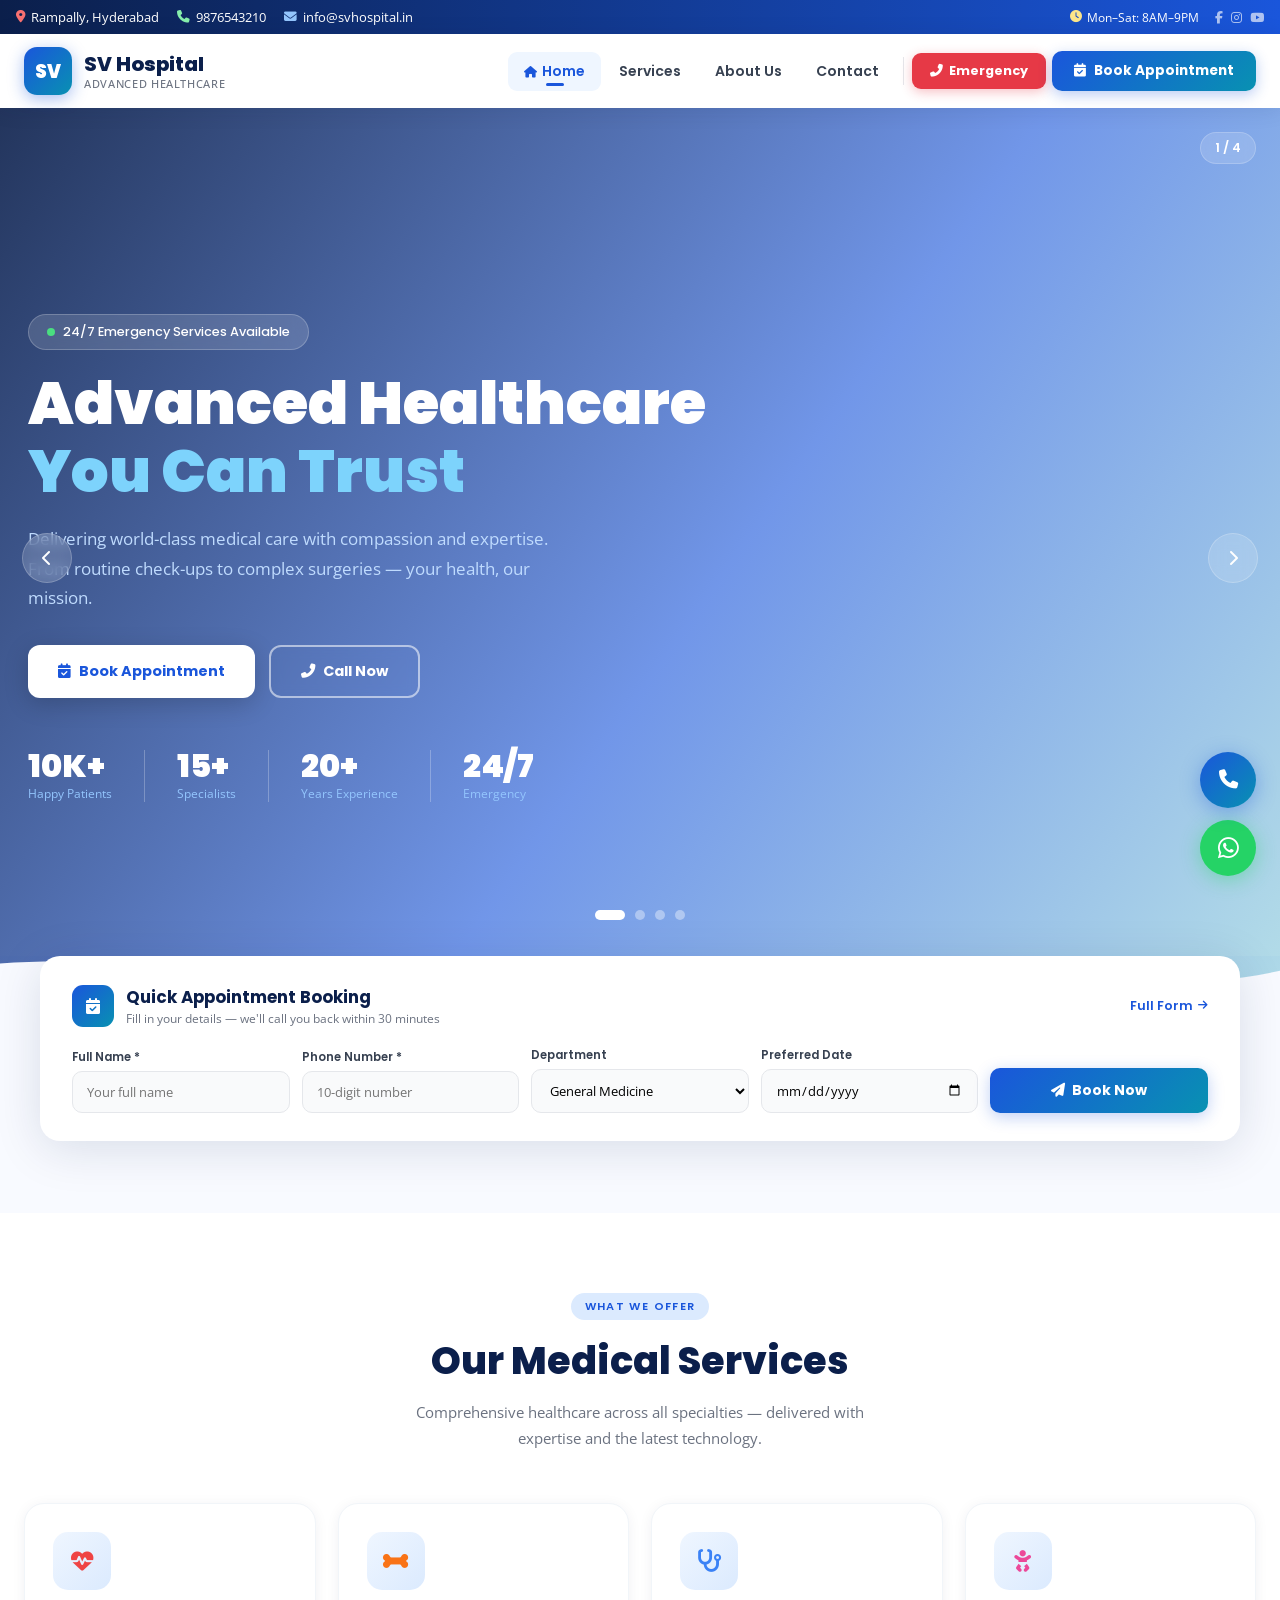
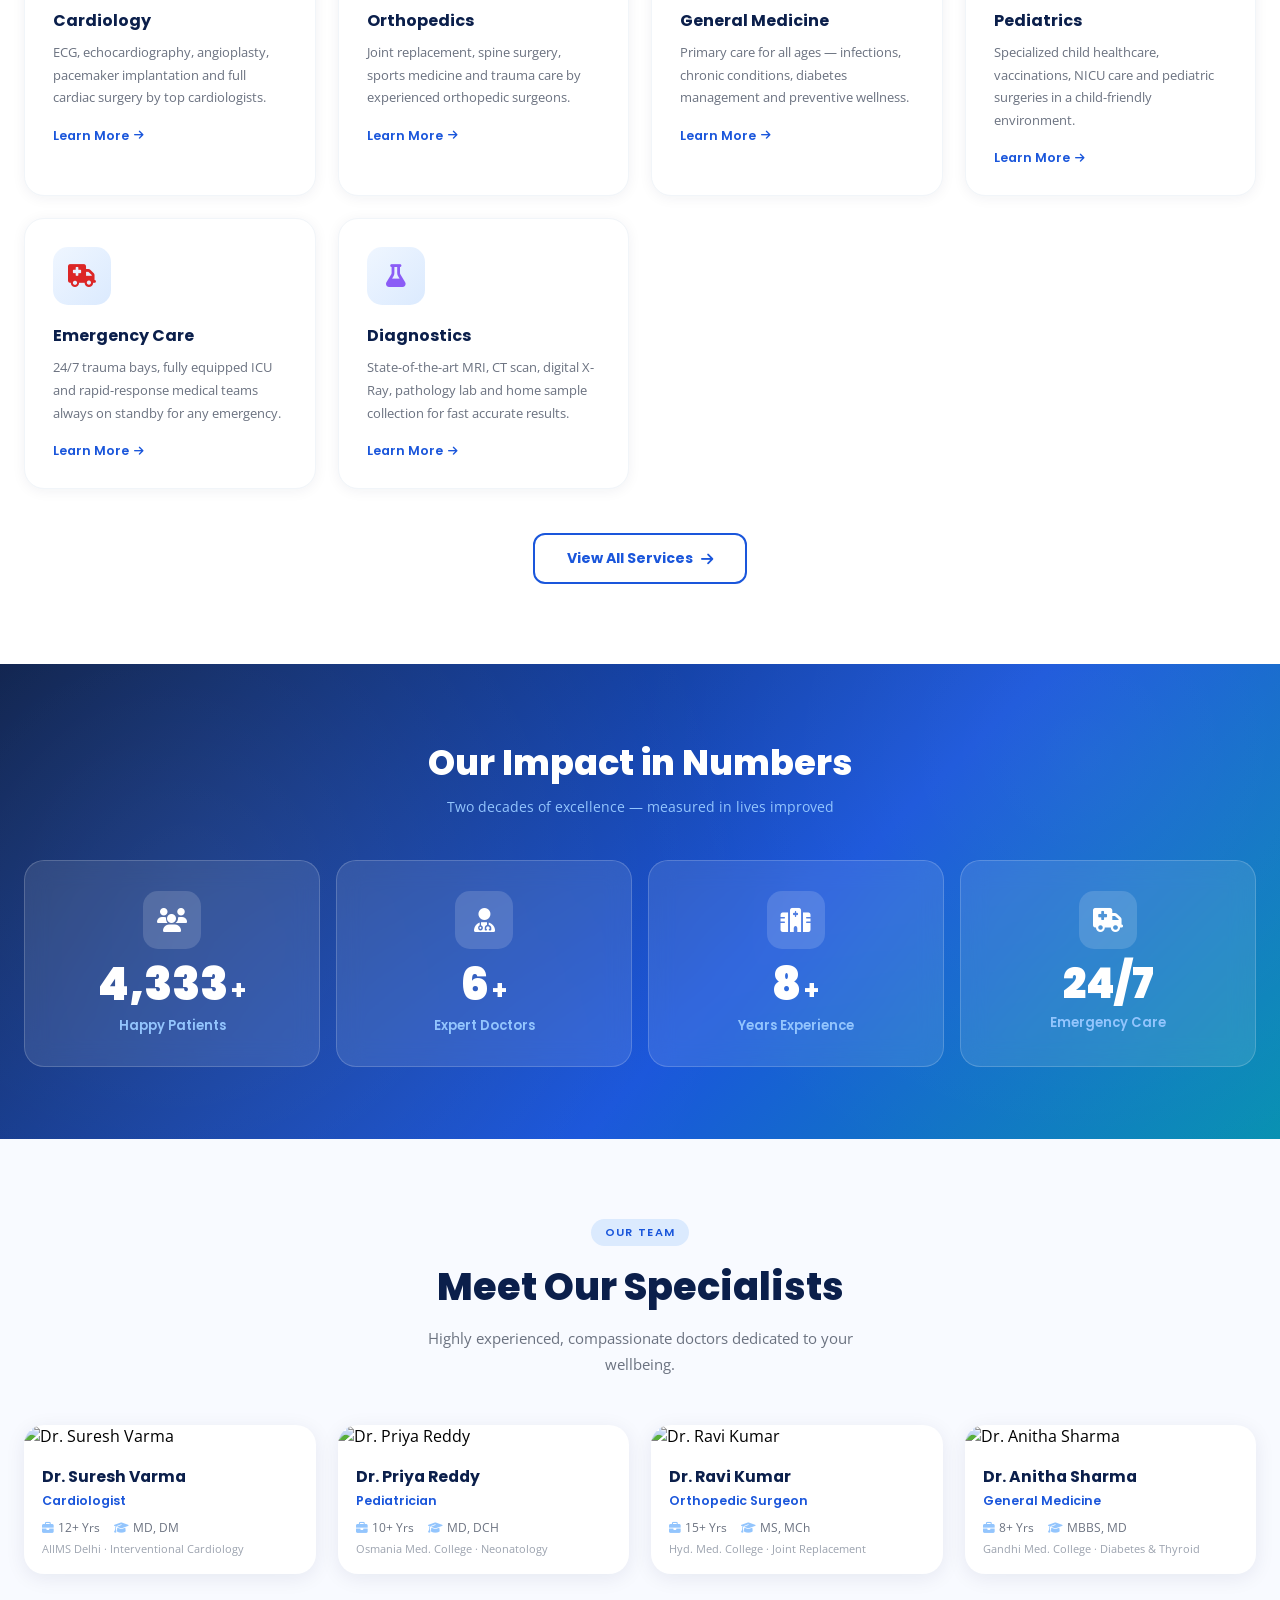
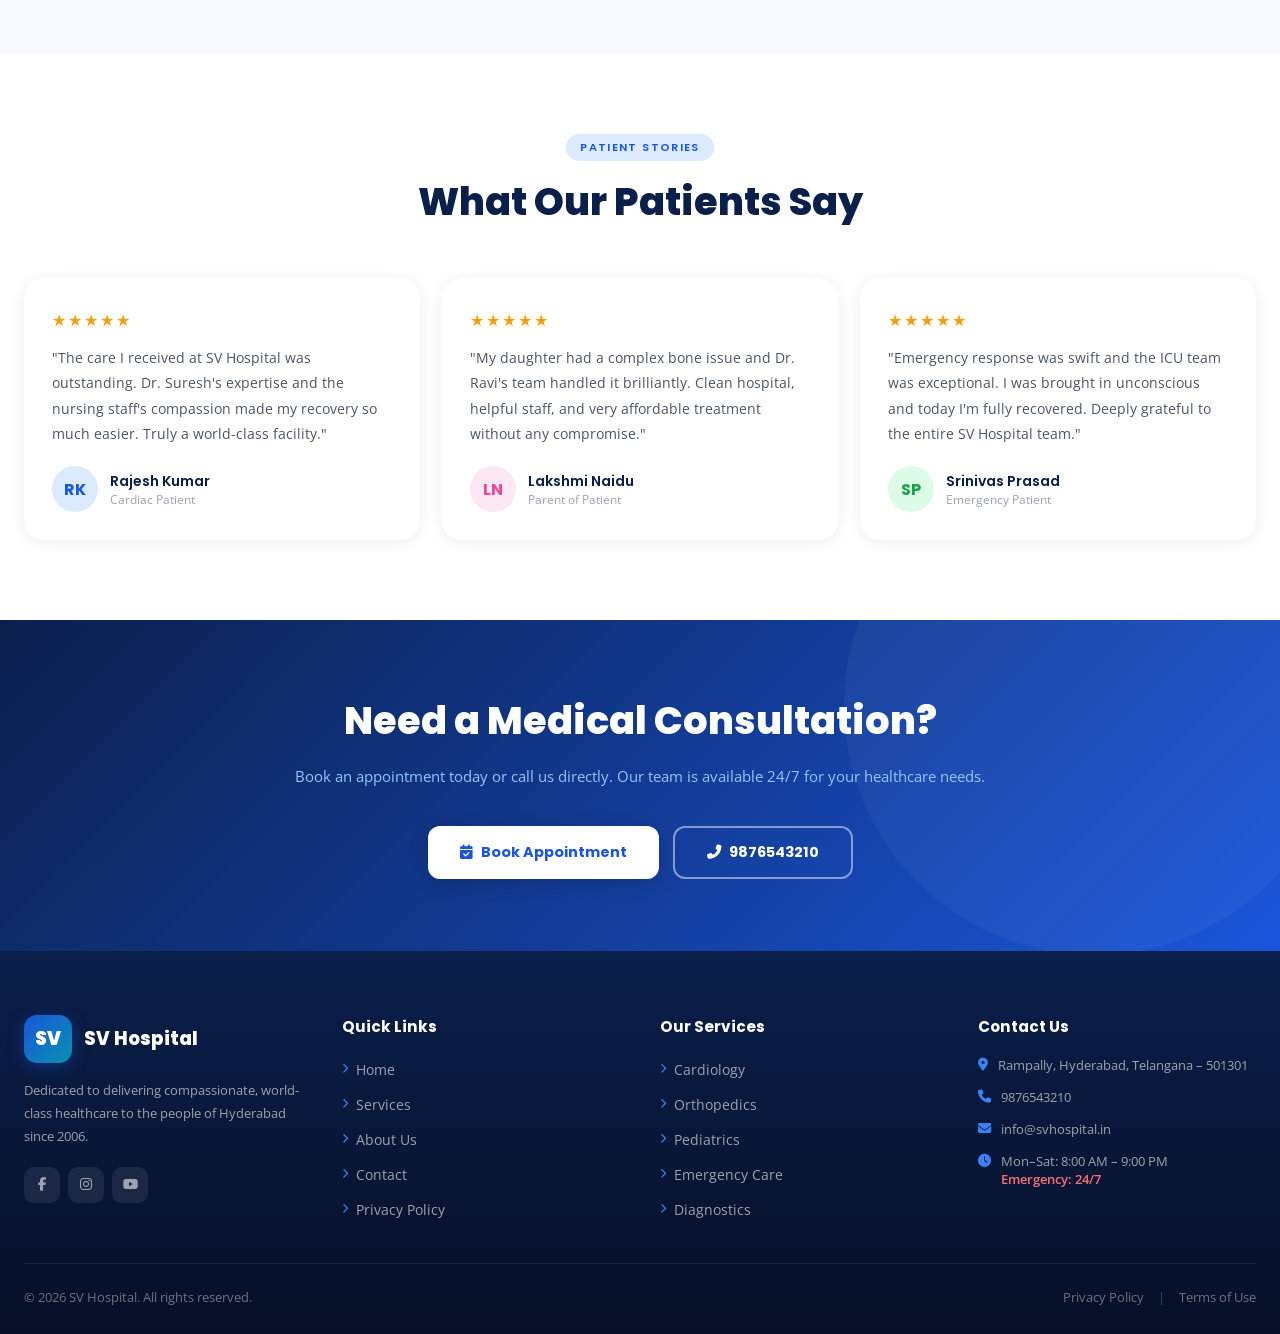
==== index.html @ 3f888e81 "Add files via upload" ====
<!DOCTYPE html>
<html lang="en">
<head>
  <meta charset="UTF-8" />
  <meta name="viewport" content="width=device-width, initial-scale=1.0"/>
  <title>SV Hospital – Advanced Healthcare You Can Trust</title>
  <script src="https://cdn.tailwindcss.com"></script>
  <link href="https://fonts.googleapis.com/css2?family=Poppins:wght@300;400;500;600;700;800;900&family=Open+Sans:wght@400;500;600&display=swap" rel="stylesheet"/>
  <link rel="stylesheet" href="https://cdnjs.cloudflare.com/ajax/libs/font-awesome/6.5.0/css/all.min.css"/>
  <style>
    :root {
      --navy: #0b1f4b;
      --blue: #1a56db;
      --blue-light: #3b82f6;
      --teal: #0891b2;
      --red: #e63946;
    }
    * { box-sizing: border-box; }
    body { font-family: 'Open Sans', sans-serif; margin: 0; padding: 0; }
    .fp { font-family: 'Poppins', sans-serif; }

    /* ═══ TOP BAR ═══ */
    .topbar {
      background: linear-gradient(90deg, #0b1f4b 0%, #1a56db 100%);
      padding: 8px 16px; font-size: 0.79rem; color: #fff;
    }
    .topbar-inner { max-width: 1280px; margin: 0 auto; display: flex; flex-wrap: wrap; justify-content: space-between; align-items: center; gap: 8px; }

    /* ═══ NAVBAR ═══ */
    .navbar {
      position: sticky; top: 0; z-index: 1000;
      background: #fff;
      box-shadow: 0 2px 20px rgba(11,31,75,0.10);
      transition: box-shadow 0.3s;
    }
    .navbar.scrolled { box-shadow: 0 4px 32px rgba(11,31,75,0.16); }
    .nav-inner {
      max-width: 1280px; margin: 0 auto; padding: 0 24px;
      height: 74px; display: flex; align-items: center; justify-content: space-between;
    }
    /* Logo */
    .logo-wrap { display: flex; align-items: center; gap: 12px; text-decoration: none; }
    .logo-badge {
      width: 48px; height: 48px; border-radius: 13px;
      background: linear-gradient(135deg, #1a56db 0%, #0891b2 100%);
      display: flex; align-items: center; justify-content: center;
      font-family: 'Poppins', sans-serif; font-weight: 900; font-size: 1.15rem; color: #fff;
      box-shadow: 0 4px 16px rgba(26,86,219,0.38); flex-shrink: 0;
    }
    .logo-name { font-family: 'Poppins', sans-serif; font-weight: 800; font-size: 1.25rem; color: #0b1f4b; line-height: 1.2; }
    .logo-sub { font-size: 0.68rem; color: #6b7280; font-weight: 500; letter-spacing: 0.06em; text-transform: uppercase; }
    /* Desktop Links */
    .nav-links-wrap { display: flex; align-items: center; gap: 2px; }
    .nav-item {
      font-family: 'Poppins', sans-serif; font-weight: 600; font-size: 0.875rem;
      color: #374151; padding: 9px 16px; border-radius: 9px;
      text-decoration: none; transition: all 0.2s; position: relative;
    }
    .nav-item:hover { color: #1a56db; background: #eff6ff; }
    .nav-item.active { color: #1a56db; background: #eff6ff; }
    .nav-item.active::after {
      content: ''; position: absolute; bottom: 5px; left: 50%; transform: translateX(-50%);
      width: 18px; height: 3px; background: #1a56db; border-radius: 99px;
    }
    .nav-divider { width: 1px; height: 28px; background: #e5e7eb; margin: 0 6px; }
    .btn-emergency {
      font-family: 'Poppins', sans-serif; font-weight: 700; font-size: 0.8rem;
      background: #e63946; color: #fff; padding: 9px 18px; border-radius: 9px;
      text-decoration: none; display: inline-flex; align-items: center; gap: 6px;
      box-shadow: 0 3px 12px rgba(230,57,70,0.32); transition: all 0.25s;
    }
    .btn-emergency:hover { background: #c1121f; transform: translateY(-1px); }
    .btn-book-nav {
      font-family: 'Poppins', sans-serif; font-weight: 700; font-size: 0.85rem;
      background: linear-gradient(135deg, #1a56db, #0891b2); color: #fff;
      padding: 10px 22px; border-radius: 10px; text-decoration: none;
      display: inline-flex; align-items: center; gap: 8px;
      box-shadow: 0 4px 14px rgba(26,86,219,0.30); transition: all 0.25s; margin-left: 4px;
    }
    .btn-book-nav:hover { transform: translateY(-2px); box-shadow: 0 7px 22px rgba(26,86,219,0.42); }
    /* Hamburger */
    .ham-btn {
      display: none; background: #f3f4f6; border: none; cursor: pointer;
      width: 44px; height: 44px; border-radius: 11px;
      align-items: center; justify-content: center;
      font-size: 1.1rem; color: #374151; transition: background 0.2s;
    }
    .ham-btn:hover { background: #e5e7eb; }
    /* Mobile menu */
    .mob-menu {
      display: none; background: #fff;
      border-top: 1px solid #f1f5f9; padding: 10px 16px 20px;
    }
    .mob-menu.open { display: block; animation: mDrop 0.28s ease; }
    @keyframes mDrop { from { opacity:0; transform:translateY(-10px); } to { opacity:1; transform:translateY(0); } }
    .mob-item {
      display: flex; align-items: center; gap: 12px;
      padding: 12px 14px; border-radius: 11px; margin-bottom: 3px;
      font-family: 'Poppins', sans-serif; font-weight: 600; font-size: 0.88rem;
      color: #374151; text-decoration: none; transition: all 0.2s;
    }
    .mob-item:hover, .mob-item.active { background: #eff6ff; color: #1a56db; }
    .mob-icon { width: 34px; height: 34px; background: #e0eaff; border-radius: 9px; display: flex; align-items: center; justify-content: center; font-size: 0.78rem; color: #1a56db; }
    .mob-hr { height: 1px; background: #f1f5f9; margin: 8px 0; }
    .mob-book { display: flex; align-items: center; justify-content: center; gap: 8px; background: linear-gradient(135deg,#1a56db,#0891b2); color: #fff; font-family: 'Poppins',sans-serif; font-weight: 700; padding: 14px; border-radius: 12px; margin-top: 6px; text-decoration: none; font-size: 0.9rem; box-shadow: 0 4px 14px rgba(26,86,219,0.28); }
    .mob-emergency { display: flex; align-items: center; justify-content: center; gap: 8px; background: linear-gradient(135deg,#e63946,#c1121f); color: #fff; font-family: 'Poppins',sans-serif; font-weight: 700; padding: 14px; border-radius: 12px; margin-top: 8px; text-decoration: none; font-size: 0.9rem; box-shadow: 0 4px 14px rgba(230,57,70,0.28); }
    @media (max-width: 1024px) {
      .nav-links-wrap, .btn-book-nav, .btn-emergency, .nav-divider { display: none !important; }
      .ham-btn { display: flex; }
    }

    /* ═══ HERO CAROUSEL ═══ */
    .carousel { position: relative; width: 100%; height: 100vh; min-height: 580px; overflow: hidden; }
    .c-slide { position: absolute; inset: 0; background-size: cover; background-position: center center; opacity: 0; transition: opacity 1.3s ease; }
    .c-slide.active { opacity: 1; }
    .c-overlay { position: absolute; inset: 0; background: linear-gradient(125deg, rgba(11,31,75,0.90) 0%, rgba(26,86,219,0.62) 55%, rgba(8,145,178,0.30) 100%); }
    .c-content { position: absolute; inset: 0; display: flex; align-items: center; z-index: 10; }
    .c-inner { max-width: 1280px; margin: 0 auto; padding: 0 28px; width: 100%; }
    /* Hero animations */
    @keyframes hIn { from { opacity:0; transform:translateY(42px); } to { opacity:1; transform:translateY(0); } }
    .c-slide.active .ha1 { animation: hIn 0.85s ease 0.1s both; }
    .c-slide.active .ha2 { animation: hIn 0.85s ease 0.25s both; }
    .c-slide.active .ha3 { animation: hIn 0.85s ease 0.4s both; }
    .c-slide.active .ha4 { animation: hIn 0.85s ease 0.55s both; }
    /* Dots */
    .c-dots { position: absolute; bottom: 88px; left: 50%; transform: translateX(-50%); display: flex; gap: 10px; z-index: 20; }
    .c-dot { width: 10px; height: 10px; border-radius: 99px; background: rgba(255,255,255,0.38); border: none; cursor: pointer; transition: all 0.35s ease; padding: 0; }
    .c-dot.active { width: 30px; background: #fff; }
    /* Arrows */
    .c-arrow { position: absolute; top: 50%; transform: translateY(-50%); z-index: 20; width: 50px; height: 50px; border-radius: 50%; background: rgba(255,255,255,0.14); backdrop-filter: blur(8px); border: 1.5px solid rgba(255,255,255,0.22); color: #fff; cursor: pointer; font-size: 1rem; display: flex; align-items: center; justify-content: center; transition: all 0.25s ease; }
    .c-arrow:hover { background: rgba(255,255,255,0.28); transform: translateY(-50%) scale(1.08); }
    .c-arrow.prev { left: 22px; }
    .c-arrow.next { right: 22px; }
    /* Wave */
    .c-wave { position: absolute; bottom: 0; left: 0; right: 0; z-index: 15; line-height: 0; }
    /* Slide counter badge */
    .c-counter { position: absolute; top: 24px; right: 24px; z-index: 20; background: rgba(255,255,255,0.15); backdrop-filter: blur(8px); border: 1px solid rgba(255,255,255,0.2); color: #fff; font-family: 'Poppins',sans-serif; font-weight: 600; font-size: 0.8rem; padding: 6px 14px; border-radius: 99px; }

    /* ═══ APPT STRIP ═══ */
    .appt-strip {
      background: #fff; border-radius: 20px;
      box-shadow: 0 8px 48px rgba(11,31,75,0.13);
      padding: 28px 32px;
      margin: -52px 24px 0; position: relative; z-index: 30;
    }
    .appt-grid { display: grid; grid-template-columns: repeat(auto-fit, minmax(150px, 1fr)); gap: 12px; align-items: end; }
    .appt-input { width: 100%; padding: 11px 14px; border: 1.5px solid #e5e7eb; border-radius: 10px; font-size: 0.84rem; outline: none; font-family: 'Open Sans',sans-serif; background: #f9fafb; transition: all 0.2s; }
    .appt-input:focus { border-color: #1a56db; background: #fff; box-shadow: 0 0 0 3px rgba(26,86,219,0.09); }
    .appt-label { font-size: 0.73rem; font-weight: 600; color: #374151; font-family: 'Poppins',sans-serif; display: block; margin-bottom: 5px; }
    .appt-btn { width: 100%; padding: 12px; background: linear-gradient(135deg,#1a56db,#0891b2); color: #fff; border: none; border-radius: 10px; font-family: 'Poppins',sans-serif; font-weight: 700; font-size: 0.88rem; cursor: pointer; display: flex; align-items: center; justify-content: center; gap: 7px; box-shadow: 0 4px 16px rgba(26,86,219,0.28); transition: all 0.25s; }
    .appt-btn:hover { transform: translateY(-2px); box-shadow: 0 7px 22px rgba(26,86,219,0.4); }
    @media (max-width: 640px) { .appt-strip { margin: -28px 12px 0; padding: 20px 16px; } }

    /* ═══ SECTION TAG ═══ */
    .stag { display: inline-block; background: #dbeafe; color: #1a56db; font-family: 'Poppins',sans-serif; font-weight: 600; font-size: 0.7rem; letter-spacing: 0.12em; text-transform: uppercase; padding: 5px 14px; border-radius: 99px; }

    /* ═══ SERVICE CARDS ═══ */
    .svc-card { border: 1.5px solid #f1f5f9; border-radius: 20px; padding: 28px; background: #fff; box-shadow: 0 2px 14px rgba(11,31,75,0.06); transition: all 0.35s ease; }
    .svc-card:hover { transform: translateY(-8px); box-shadow: 0 18px 52px rgba(11,31,75,0.14); border-color: #bfdbfe; }
    .svc-icon { width: 58px; height: 58px; border-radius: 15px; display: flex; align-items: center; justify-content: center; background: linear-gradient(135deg,#eff6ff,#dbeafe); margin-bottom: 18px; transition: all 0.3s; }
    .svc-card:hover .svc-icon { background: linear-gradient(135deg,#1a56db,#0891b2); }
    .svc-card:hover .svc-icon i { color: #fff !important; }

    /* ═══ STATS ═══ */
    .stats-bg { background: linear-gradient(135deg, #0b1f4b 0%, #1a56db 60%, #0891b2 100%); padding: 72px 24px; position: relative; overflow: hidden; }
    .stats-bg::before { content: ''; position: absolute; inset: 0; background-image: radial-gradient(circle at 15% 50%, rgba(255,255,255,0.07) 0%, transparent 50%), radial-gradient(circle at 85% 20%, rgba(255,255,255,0.05) 0%, transparent 40%); }
    .stats-grid { display: grid; grid-template-columns: repeat(2, 1fr); gap: 16px; max-width: 1280px; margin: 0 auto; position: relative; z-index: 1; }
    @media (min-width: 768px) { .stats-grid { grid-template-columns: repeat(4, 1fr); } }
    .stat-card { background: rgba(255,255,255,0.10); backdrop-filter: blur(12px); border: 1.5px solid rgba(255,255,255,0.18); border-radius: 20px; padding: 30px 16px; text-align: center; transition: all 0.3s ease; }
    .stat-card:hover { transform: translateY(-6px); background: rgba(255,255,255,0.17); }
    .stat-icon { width: 58px; height: 58px; border-radius: 15px; background: rgba(255,255,255,0.15); display: flex; align-items: center; justify-content: center; margin: 0 auto 14px; font-size: 1.5rem; color: #fff; }
    .stat-num { font-family: 'Poppins',sans-serif; font-weight: 900; font-size: clamp(2rem,4vw,2.8rem); color: #fff; line-height: 1; display: flex; align-items: baseline; justify-content: center; gap: 2px; }
    .stat-plus { font-size: 1.6rem; font-weight: 700; }
    .stat-lbl { color: #93c5fd; font-size: 0.82rem; font-weight: 600; font-family: 'Poppins',sans-serif; margin-top: 8px; }

    /* ═══ DOCTOR CARDS ═══ */
    .doc-card { border-radius: 20px; overflow: hidden; background: #fff; box-shadow: 0 4px 20px rgba(11,31,75,0.08); transition: all 0.35s; }
    .doc-card:hover { transform: translateY(-8px); box-shadow: 0 18px 52px rgba(11,31,75,0.16); }
    .doc-img-wrap { overflow: hidden; position: relative; }
    .doc-img { width: 100%; height: 220px; object-fit: cover; transition: transform 0.55s ease; }
    .doc-card:hover .doc-img { transform: scale(1.07); }
    .doc-overlay { position: absolute; inset: 0; background: linear-gradient(to top, rgba(11,31,75,0.78) 0%, transparent 55%); opacity: 0; transition: opacity 0.3s; display: flex; align-items: flex-end; padding: 14px; }
    .doc-card:hover .doc-overlay { opacity: 1; }

    /* ═══ TESTIMONIALS ═══ */
    .testi { background: #fff; border-radius: 20px; padding: 28px; box-shadow: 0 2px 16px rgba(11,31,75,0.07); border-top: 3px solid transparent; transition: all 0.3s; }
    .testi:hover { transform: translateY(-5px); border-top-color: #1a56db; box-shadow: 0 12px 40px rgba(11,31,75,0.13); }

    /* ═══ CTA ═══ */
    .cta-bg { background: linear-gradient(135deg, #0b1f4b 0%, #1a56db 100%); padding: 72px 24px; position: relative; overflow: hidden; }
    .cta-bg::after { content: ''; position: absolute; top: -50%; right: -5%; width: 500px; height: 500px; background: rgba(255,255,255,0.04); border-radius: 50%; }

    /* ═══ FOOTER ═══ */
    .footer-bg { background: linear-gradient(180deg, #0b1f4b 0%, #060f26 100%); padding: 64px 24px 28px; color: #fff; }
    .footer-inner { max-width: 1280px; margin: 0 auto; }
    .footer-grid { display: grid; grid-template-columns: repeat(auto-fit, minmax(190px, 1fr)); gap: 40px; margin-bottom: 40px; }
    .f-link { color: #9ca3af; text-decoration: none; font-size: 0.85rem; display: flex; align-items: center; gap: 8px; transition: color 0.2s; padding: 4px 0; }
    .f-link:hover { color: #fff; }
    .social-btn { width: 36px; height: 36px; border-radius: 10px; background: rgba(255,255,255,0.08); display: flex; align-items: center; justify-content: center; color: #9ca3af; font-size: 0.85rem; text-decoration: none; transition: all 0.2s; }
    .social-btn:hover { color: #fff; }

    /* ═══ FLOATING BUTTONS ═══ */
    .wa-btn { position: fixed; bottom: 24px; right: 24px; z-index: 999; width: 56px; height: 56px; border-radius: 50%; background: #25d366; display: flex; align-items: center; justify-content: center; color: #fff; font-size: 1.5rem; box-shadow: 0 4px 20px rgba(37,211,102,0.42); text-decoration: none; animation: fbounce 3s ease-in-out infinite; transition: transform 0.2s; }
    .call-btn { position: fixed; bottom: 92px; right: 24px; z-index: 999; width: 56px; height: 56px; border-radius: 50%; background: linear-gradient(135deg,#1a56db,#0891b2); display: flex; align-items: center; justify-content: center; color: #fff; font-size: 1.2rem; box-shadow: 0 4px 20px rgba(26,86,219,0.38); text-decoration: none; animation: fbounce 3s ease-in-out 0.5s infinite; transition: transform 0.2s; }
    .wa-btn:hover, .call-btn:hover { transform: scale(1.12) !important; }
    @keyframes fbounce { 0%,100% { transform:translateY(0); } 50% { transform:translateY(-7px); } }
    #scrollTopBtn { display: none; position: fixed; bottom: 92px; left: 24px; z-index: 999; width: 44px; height: 44px; border-radius: 50%; background: #1a56db; color: #fff; border: none; cursor: pointer; align-items: center; justify-content: center; font-size: 0.95rem; box-shadow: 0 3px 14px rgba(26,86,219,0.32); transition: all 0.2s; }
    #scrollTopBtn.show { display: flex; }
    #scrollTopBtn:hover { background: #0b1f4b; }

    /* ═══ SCROLL REVEAL ═══ */
    .rev { opacity: 0; transform: translateY(34px); transition: all 0.65s cubic-bezier(0.22, 1, 0.36, 1); }
    .rev.in { opacity: 1; transform: translateY(0); }

    @keyframes pulse { 0%,100%{opacity:1} 50%{opacity:0.4} }
    @keyframes heroIn { from{opacity:0;transform:translateY(40px)} to{opacity:1;transform:translateY(0)} }
  </style>
</head>
<body>

<!-- ══════ TOP BAR ══════ -->
<div class="topbar">
  <div class="topbar-inner">
    <div style="display:flex;align-items:center;gap:18px;flex-wrap:wrap;">
      <span style="display:flex;align-items:center;gap:6px;"><i class="fas fa-map-marker-alt" style="color:#f87171;"></i>Rampally, Hyderabad</span>
      <span style="display:flex;align-items:center;gap:6px;"><i class="fas fa-phone" style="color:#86efac;"></i>9876543210</span>
      <span style="display:flex;align-items:center;gap:6px;"><i class="fas fa-envelope" style="color:#93c5fd;"></i>info@svhospital.in</span>
    </div>
    <div style="display:flex;align-items:center;gap:12px;flex-wrap:wrap;">
      <span style="display:flex;align-items:center;gap:5px;font-size:0.76rem;"><i class="fas fa-clock" style="color:#fde68a;"></i>Mon–Sat: 8AM–9PM</span>
      <div style="display:flex;gap:8px;margin-left:4px;">
        <a href="#" style="color:rgba(255,255,255,0.65);font-size:0.78rem;transition:color 0.2s;text-decoration:none;" onmouseover="this.style.color='#fff'" onmouseout="this.style.color='rgba(255,255,255,0.65)'"><i class="fab fa-facebook-f"></i></a>
        <a href="#" style="color:rgba(255,255,255,0.65);font-size:0.78rem;transition:color 0.2s;text-decoration:none;" onmouseover="this.style.color='#fff'" onmouseout="this.style.color='rgba(255,255,255,0.65)'"><i class="fab fa-instagram"></i></a>
        <a href="#" style="color:rgba(255,255,255,0.65);font-size:0.78rem;transition:color 0.2s;text-decoration:none;" onmouseover="this.style.color='#fff'" onmouseout="this.style.color='rgba(255,255,255,0.65)'"><i class="fab fa-youtube"></i></a>
      </div>
    </div>
  </div>
</div>

<!-- ══════ NAVBAR ══════ -->
<nav class="navbar" id="mainNav">
  <div class="nav-inner">
    <a href="index.html" class="logo-wrap">
      <div class="logo-badge">SV</div>
      <div>
        <div class="logo-name">SV Hospital</div>
        <div class="logo-sub">Advanced Healthcare</div>
      </div>
    </a>
    <div class="nav-links-wrap">
      <a href="index.html" class="nav-item active"><i class="fas fa-home" style="font-size:0.72rem;margin-right:5px;"></i>Home</a>
      <a href="services.html" class="nav-item">Services</a>
      <a href="about.html" class="nav-item">About Us</a>
      <a href="contact.html" class="nav-item">Contact</a>
      <div class="nav-divider"></div>
      <a href="tel:9876543210" class="btn-emergency"><i class="fas fa-phone-alt" style="animation:pulse 1.5s infinite;"></i>Emergency</a>
      <a href="contact.html" class="btn-book-nav"><i class="fas fa-calendar-check"></i>Book Appointment</a>
    </div>
    <button class="ham-btn" id="hamBtn"><i class="fas fa-bars" id="hamIco"></i></button>
  </div>
  <!-- Mobile Menu -->
  <div class="mob-menu" id="mobMenu">
    <a href="index.html" class="mob-item active"><span class="mob-icon"><i class="fas fa-home"></i></span>Home</a>
    <a href="services.html" class="mob-item"><span class="mob-icon"><i class="fas fa-stethoscope"></i></span>Services</a>
    <a href="about.html" class="mob-item"><span class="mob-icon"><i class="fas fa-hospital"></i></span>About Us</a>
    <a href="contact.html" class="mob-item"><span class="mob-icon"><i class="fas fa-envelope"></i></span>Contact</a>
    <div class="mob-hr"></div>
    <a href="contact.html" class="mob-book"><i class="fas fa-calendar-check"></i>Book Appointment</a>
    <a href="tel:9876543210" class="mob-emergency"><i class="fas fa-phone-alt"></i>Emergency: 9876543210</a>
  </div>
</nav>

<!-- ══════ HERO CAROUSEL ══════ -->
<section class="carousel" id="carousel">

  <div class="c-slide active" style="background-image:url('https://images.unsplash.com/photo-1538108149393-fbbd81895907?w=1600&auto=format&fit=crop&q=80');">
    <div class="c-overlay"></div>
  </div>
  <div class="c-slide" style="background-image:url('https://images.unsplash.com/photo-1576091160399-112ba8d25d1d?w=1600&auto=format&fit=crop&q=80');">
    <div class="c-overlay"></div>
  </div>
  <div class="c-slide" style="background-image:url('https://images.unsplash.com/photo-1519494026892-80bbd2d6fd0d?w=1600&auto=format&fit=crop&q=80');">
    <div class="c-overlay"></div>
  </div>
  <div class="c-slide" style="background-image:url('https://images.unsplash.com/photo-1551076805-e1869033e561?w=1600&auto=format&fit=crop&q=80');">
    <div class="c-overlay"></div>
  </div>

  <!-- Static hero content shown on all slides -->
  <div class="c-content">
    <div class="c-inner">
      <div class="ha1" style="display:inline-flex;align-items:center;gap:8px;background:rgba(255,255,255,0.14);backdrop-filter:blur(10px);border:1px solid rgba(255,255,255,0.22);color:#fff;padding:8px 18px;border-radius:99px;font-family:'Poppins',sans-serif;font-size:0.8rem;font-weight:500;margin-bottom:20px;">
        <span style="width:8px;height:8px;background:#4ade80;border-radius:50%;animation:pulse 1.5s infinite;display:inline-block;flex-shrink:0;"></span>
        24/7 Emergency Services Available
      </div>
      <h1 class="ha2 fp" style="color:#fff;font-size:clamp(2rem,5vw,3.7rem);font-weight:900;line-height:1.15;margin:0 0 18px;max-width:680px;">
        Advanced Healthcare<br/><span style="color:#7dd3fc;">You Can Trust</span>
      </h1>
      <p class="ha3" style="color:#bfdbfe;font-size:clamp(0.9rem,1.5vw,1.05rem);line-height:1.75;max-width:520px;margin:0 0 32px;">
        Delivering world-class medical care with compassion and expertise. From routine check-ups to complex surgeries — your health, our mission.
      </p>
      <div class="ha4" style="display:flex;flex-wrap:wrap;gap:14px;">
        <a href="contact.html" style="background:#fff;color:#1a56db;font-family:'Poppins',sans-serif;font-weight:700;padding:14px 30px;border-radius:12px;text-decoration:none;display:inline-flex;align-items:center;gap:8px;font-size:0.9rem;box-shadow:0 6px 24px rgba(0,0,0,0.18);transition:all 0.25s;" onmouseover="this.style.transform='translateY(-3px)'" onmouseout="this.style.transform=''">
          <i class="fas fa-calendar-check"></i>Book Appointment
        </a>
        <a href="tel:9876543210" style="border:2px solid rgba(255,255,255,0.55);color:#fff;font-family:'Poppins',sans-serif;font-weight:700;padding:14px 30px;border-radius:12px;text-decoration:none;display:inline-flex;align-items:center;gap:8px;font-size:0.9rem;backdrop-filter:blur(6px);transition:all 0.25s;" onmouseover="this.style.background='rgba(255,255,255,0.14)'" onmouseout="this.style.background=''">
          <i class="fas fa-phone-alt"></i>Call Now
        </a>
      </div>
      <!-- Mini stats inside hero -->
      <div style="display:flex;flex-wrap:wrap;gap:0;margin-top:52px;">
        <div style="color:#fff;padding-right:32px;">
          <div class="fp" style="font-weight:900;font-size:2rem;line-height:1;">10K+</div>
          <div style="color:#93c5fd;font-size:0.78rem;margin-top:3px;">Happy Patients</div>
        </div>
        <div style="color:#fff;padding:0 32px;border-left:1px solid rgba(255,255,255,0.25);">
          <div class="fp" style="font-weight:900;font-size:2rem;line-height:1;">15+</div>
          <div style="color:#93c5fd;font-size:0.78rem;margin-top:3px;">Specialists</div>
        </div>
        <div style="color:#fff;padding:0 32px;border-left:1px solid rgba(255,255,255,0.25);">
          <div class="fp" style="font-weight:900;font-size:2rem;line-height:1;">20+</div>
          <div style="color:#93c5fd;font-size:0.78rem;margin-top:3px;">Years Experience</div>
        </div>
        <div style="color:#fff;padding:0 0 0 32px;border-left:1px solid rgba(255,255,255,0.25);">
          <div class="fp" style="font-weight:900;font-size:2rem;line-height:1;">24/7</div>
          <div style="color:#93c5fd;font-size:0.78rem;margin-top:3px;">Emergency</div>
        </div>
      </div>
    </div>
  </div>

  <!-- Slide counter -->
  <div class="c-counter" id="cCounter">1 / 4</div>
  <!-- Arrows -->
  <button class="c-arrow prev" id="cPrev"><i class="fas fa-chevron-left"></i></button>
  <button class="c-arrow next" id="cNext"><i class="fas fa-chevron-right"></i></button>
  <!-- Dots -->
  <div class="c-dots" id="cDots"></div>
  <!-- Wave -->
  <div class="c-wave">
    <svg viewBox="0 0 1440 72" xmlns="http://www.w3.org/2000/svg" preserveAspectRatio="none"><path d="M0,72 L1440,72 L1440,30 C1260,72 960,4 680,28 C420,52 160,10 0,22 Z" fill="#f8faff"/></svg>
  </div>
</section>

<!-- ══════ QUICK APPOINTMENT STRIP ══════ -->
<div style="background:#f8faff;padding-bottom:72px;">
  <div style="max-width:1280px;margin:0 auto;padding:0 16px;">
    <div class="appt-strip">
      <div style="display:flex;align-items:center;gap:12px;margin-bottom:20px;flex-wrap:wrap;">
        <div style="width:42px;height:42px;background:linear-gradient(135deg,#1a56db,#0891b2);border-radius:11px;display:flex;align-items:center;justify-content:center;color:#fff;font-size:1rem;flex-shrink:0;">
          <i class="fas fa-calendar-check"></i>
        </div>
        <div>
          <div class="fp" style="font-weight:700;font-size:1.05rem;color:#0b1f4b;">Quick Appointment Booking</div>
          <div style="font-size:0.76rem;color:#6b7280;">Fill in your details — we'll call you back within 30 minutes</div>
        </div>
        <a href="contact.html" style="margin-left:auto;font-family:'Poppins',sans-serif;font-size:0.78rem;font-weight:600;color:#1a56db;text-decoration:none;display:flex;align-items:center;gap:5px;white-space:nowrap;">Full Form <i class="fas fa-arrow-right" style="font-size:0.68rem;"></i></a>
      </div>
      <form id="qForm" class="appt-grid">
        <div>
          <label class="appt-label">Full Name *</label>
          <input id="qn" class="appt-input" type="text" placeholder="Your full name"/>
        </div>
        <div>
          <label class="appt-label">Phone Number *</label>
          <input id="qp" class="appt-input" type="tel" placeholder="10-digit number" maxlength="10"/>
        </div>
        <div>
          <label class="appt-label">Department</label>
          <select class="appt-input" style="cursor:pointer;">
            <option>General Medicine</option>
            <option>Cardiology</option>
            <option>Orthopedics</option>
            <option>Pediatrics</option>
            <option>Emergency Care</option>
            <option>Diagnostics</option>
          </select>
        </div>
        <div>
          <label class="appt-label">Preferred Date</label>
          <input class="appt-input" type="date"/>
        </div>
        <div>
          <button type="submit" class="appt-btn"><i class="fas fa-paper-plane"></i>Book Now</button>
        </div>
      </form>
    </div>
  </div>
</div>

<!-- ══════ SERVICES ══════ -->
<section style="padding:80px 24px;background:#fff;">
  <div style="max-width:1280px;margin:0 auto;">
    <div style="text-align:center;margin-bottom:52px;" class="rev">
      <span class="stag">What We Offer</span>
      <h2 class="fp" style="font-weight:800;font-size:clamp(1.8rem,3vw,2.5rem);color:#0b1f4b;margin:12px 0 10px;">Our Medical Services</h2>
      <p style="color:#6b7280;max-width:500px;margin:0 auto;line-height:1.75;font-size:0.93rem;">Comprehensive healthcare across all specialties — delivered with expertise and the latest technology.</p>
    </div>
    <div style="display:grid;grid-template-columns:repeat(auto-fit,minmax(260px,1fr));gap:22px;">
      <div class="svc-card rev">
        <div class="svc-icon"><i class="fas fa-heartbeat" style="font-size:1.4rem;color:#ef4444;"></i></div>
        <h3 class="fp" style="font-weight:700;font-size:1rem;color:#0b1f4b;margin:0 0 8px;">Cardiology</h3>
        <p style="color:#6b7280;font-size:0.83rem;line-height:1.7;margin:0 0 14px;">ECG, echocardiography, angioplasty, pacemaker implantation and full cardiac surgery by top cardiologists.</p>
        <a href="services.html" style="color:#1a56db;font-size:0.8rem;font-weight:600;font-family:'Poppins',sans-serif;text-decoration:none;display:inline-flex;align-items:center;gap:5px;transition:gap 0.2s;" onmouseover="this.style.gap='9px'" onmouseout="this.style.gap='5px'">Learn More <i class="fas fa-arrow-right" style="font-size:0.68rem;"></i></a>
      </div>
      <div class="svc-card rev">
        <div class="svc-icon"><i class="fas fa-bone" style="font-size:1.4rem;color:#f97316;"></i></div>
        <h3 class="fp" style="font-weight:700;font-size:1rem;color:#0b1f4b;margin:0 0 8px;">Orthopedics</h3>
        <p style="color:#6b7280;font-size:0.83rem;line-height:1.7;margin:0 0 14px;">Joint replacement, spine surgery, sports medicine and trauma care by experienced orthopedic surgeons.</p>
        <a href="services.html" style="color:#1a56db;font-size:0.8rem;font-weight:600;font-family:'Poppins',sans-serif;text-decoration:none;display:inline-flex;align-items:center;gap:5px;" onmouseover="this.style.gap='9px'" onmouseout="this.style.gap='5px'">Learn More <i class="fas fa-arrow-right" style="font-size:0.68rem;"></i></a>
      </div>
      <div class="svc-card rev">
        <div class="svc-icon"><i class="fas fa-stethoscope" style="font-size:1.4rem;color:#3b82f6;"></i></div>
        <h3 class="fp" style="font-weight:700;font-size:1rem;color:#0b1f4b;margin:0 0 8px;">General Medicine</h3>
        <p style="color:#6b7280;font-size:0.83rem;line-height:1.7;margin:0 0 14px;">Primary care for all ages — infections, chronic conditions, diabetes management and preventive wellness.</p>
        <a href="services.html" style="color:#1a56db;font-size:0.8rem;font-weight:600;font-family:'Poppins',sans-serif;text-decoration:none;display:inline-flex;align-items:center;gap:5px;" onmouseover="this.style.gap='9px'" onmouseout="this.style.gap='5px'">Learn More <i class="fas fa-arrow-right" style="font-size:0.68rem;"></i></a>
      </div>
      <div class="svc-card rev">
        <div class="svc-icon"><i class="fas fa-baby" style="font-size:1.4rem;color:#ec4899;"></i></div>
        <h3 class="fp" style="font-weight:700;font-size:1rem;color:#0b1f4b;margin:0 0 8px;">Pediatrics</h3>
        <p style="color:#6b7280;font-size:0.83rem;line-height:1.7;margin:0 0 14px;">Specialized child healthcare, vaccinations, NICU care and pediatric surgeries in a child-friendly environment.</p>
        <a href="services.html" style="color:#1a56db;font-size:0.8rem;font-weight:600;font-family:'Poppins',sans-serif;text-decoration:none;display:inline-flex;align-items:center;gap:5px;" onmouseover="this.style.gap='9px'" onmouseout="this.style.gap='5px'">Learn More <i class="fas fa-arrow-right" style="font-size:0.68rem;"></i></a>
      </div>
      <div class="svc-card rev">
        <div class="svc-icon"><i class="fas fa-ambulance" style="font-size:1.4rem;color:#dc2626;"></i></div>
        <h3 class="fp" style="font-weight:700;font-size:1rem;color:#0b1f4b;margin:0 0 8px;">Emergency Care</h3>
        <p style="color:#6b7280;font-size:0.83rem;line-height:1.7;margin:0 0 14px;">24/7 trauma bays, fully equipped ICU and rapid-response medical teams always on standby for any emergency.</p>
        <a href="services.html" style="color:#1a56db;font-size:0.8rem;font-weight:600;font-family:'Poppins',sans-serif;text-decoration:none;display:inline-flex;align-items:center;gap:5px;" onmouseover="this.style.gap='9px'" onmouseout="this.style.gap='5px'">Learn More <i class="fas fa-arrow-right" style="font-size:0.68rem;"></i></a>
      </div>
      <div class="svc-card rev">
        <div class="svc-icon"><i class="fas fa-flask" style="font-size:1.4rem;color:#8b5cf6;"></i></div>
        <h3 class="fp" style="font-weight:700;font-size:1rem;color:#0b1f4b;margin:0 0 8px;">Diagnostics</h3>
        <p style="color:#6b7280;font-size:0.83rem;line-height:1.7;margin:0 0 14px;">State-of-the-art MRI, CT scan, digital X-Ray, pathology lab and home sample collection for fast accurate results.</p>
        <a href="services.html" style="color:#1a56db;font-size:0.8rem;font-weight:600;font-family:'Poppins',sans-serif;text-decoration:none;display:inline-flex;align-items:center;gap:5px;" onmouseover="this.style.gap='9px'" onmouseout="this.style.gap='5px'">Learn More <i class="fas fa-arrow-right" style="font-size:0.68rem;"></i></a>
      </div>
    </div>
    <div style="text-align:center;margin-top:44px;" class="rev">
      <a href="services.html" style="display:inline-flex;align-items:center;gap:8px;border:2px solid #1a56db;color:#1a56db;font-family:'Poppins',sans-serif;font-weight:700;padding:13px 32px;border-radius:12px;text-decoration:none;font-size:0.88rem;transition:all 0.25s;" onmouseover="this.style.background='#1a56db';this.style.color='#fff'" onmouseout="this.style.background='';this.style.color='#1a56db'">
        View All Services <i class="fas fa-arrow-right"></i>
      </a>
    </div>
  </div>
</section>

<!-- ══════ STATS ══════ -->
<section class="stats-bg">
  <div style="max-width:1280px;margin:0 auto;padding:0;position:relative;z-index:1;">
    <div style="text-align:center;margin-bottom:44px;" class="rev">
      <h2 class="fp" style="color:#fff;font-weight:800;font-size:clamp(1.6rem,3vw,2.2rem);margin:0 0 8px;">Our Impact in Numbers</h2>
      <p style="color:#93c5fd;font-size:0.88rem;margin:0;">Two decades of excellence — measured in lives improved</p>
    </div>
    <div class="stats-grid">
      <div class="stat-card rev">
        <div class="stat-icon"><i class="fas fa-users"></i></div>
        <div class="stat-num"><span class="counter fp" data-target="10000">0</span><span class="stat-plus fp">+</span></div>
        <div class="stat-lbl">Happy Patients</div>
      </div>
      <div class="stat-card rev">
        <div class="stat-icon"><i class="fas fa-user-md"></i></div>
        <div class="stat-num"><span class="counter fp" data-target="15">0</span><span class="stat-plus fp">+</span></div>
        <div class="stat-lbl">Expert Doctors</div>
      </div>
      <div class="stat-card rev">
        <div class="stat-icon"><i class="fas fa-hospital"></i></div>
        <div class="stat-num"><span class="counter fp" data-target="20">0</span><span class="stat-plus fp">+</span></div>
        <div class="stat-lbl">Years Experience</div>
      </div>
      <div class="stat-card rev">
        <div class="stat-icon"><i class="fas fa-ambulance"></i></div>
        <div class="stat-num fp" style="font-size:clamp(1.8rem,3.5vw,2.6rem);">24/7</div>
        <div class="stat-lbl">Emergency Care</div>
      </div>
    </div>
  </div>
</section>

<!-- ══════ DOCTORS ══════ -->
<section style="padding:80px 24px;background:#f8faff;">
  <div style="max-width:1280px;margin:0 auto;">
    <div style="text-align:center;margin-bottom:48px;" class="rev">
      <span class="stag">Our Team</span>
      <h2 class="fp" style="font-weight:800;font-size:clamp(1.8rem,3vw,2.5rem);color:#0b1f4b;margin:12px 0 10px;">Meet Our Specialists</h2>
      <p style="color:#6b7280;max-width:460px;margin:0 auto;line-height:1.75;font-size:0.93rem;">Highly experienced, compassionate doctors dedicated to your wellbeing.</p>
    </div>
    <div style="display:grid;grid-template-columns:repeat(auto-fit,minmax(220px,1fr));gap:22px;">

      <div class="doc-card rev">
        <div class="doc-img-wrap">
          <img src="https://img.freepik.com/free-photo/portrait-smiling-male-doctor_171337-1532.jpg" alt="Dr. Suresh Varma" class="doc-img"/>
          <div class="doc-overlay">
            <a href="#" style="width:32px;height:32px;background:rgba(255,255,255,0.18);border-radius:50%;display:flex;align-items:center;justify-content:center;color:#fff;font-size:0.75rem;text-decoration:none;margin-right:6px;" onmouseover="this.style.background='#1a56db'" onmouseout="this.style.background='rgba(255,255,255,0.18)'"><i class="fab fa-linkedin-in"></i></a>
            <a href="#" style="width:32px;height:32px;background:rgba(255,255,255,0.18);border-radius:50%;display:flex;align-items:center;justify-content:center;color:#fff;font-size:0.75rem;text-decoration:none;" onmouseover="this.style.background='#1a56db'" onmouseout="this.style.background='rgba(255,255,255,0.18)'"><i class="fas fa-envelope"></i></a>
          </div>
        </div>
        <div style="padding:18px;">
          <h3 class="fp" style="font-weight:700;font-size:0.98rem;color:#0b1f4b;margin:0 0 4px;">Dr. Suresh Varma</h3>
          <div style="color:#1a56db;font-size:0.78rem;font-weight:600;font-family:'Poppins',sans-serif;margin-bottom:10px;">Cardiologist</div>
          <div style="display:flex;gap:14px;font-size:0.73rem;color:#6b7280;">
            <span><i class="fas fa-briefcase" style="color:#93c5fd;margin-right:4px;"></i>12+ Yrs</span>
            <span><i class="fas fa-graduation-cap" style="color:#93c5fd;margin-right:4px;"></i>MD, DM</span>
          </div>
          <div style="font-size:0.7rem;color:#9ca3af;margin-top:6px;">AIIMS Delhi · Interventional Cardiology</div>
        </div>
      </div>

      <div class="doc-card rev">
        <div class="doc-img-wrap">
          <img src="https://img.freepik.com/free-photo/female-doctor-hospital_23-2148827775.jpg" alt="Dr. Priya Reddy" class="doc-img"/>
          <div class="doc-overlay">
            <a href="#" style="width:32px;height:32px;background:rgba(255,255,255,0.18);border-radius:50%;display:flex;align-items:center;justify-content:center;color:#fff;font-size:0.75rem;text-decoration:none;margin-right:6px;" onmouseover="this.style.background='#1a56db'" onmouseout="this.style.background='rgba(255,255,255,0.18)'"><i class="fab fa-linkedin-in"></i></a>
            <a href="#" style="width:32px;height:32px;background:rgba(255,255,255,0.18);border-radius:50%;display:flex;align-items:center;justify-content:center;color:#fff;font-size:0.75rem;text-decoration:none;" onmouseover="this.style.background='#1a56db'" onmouseout="this.style.background='rgba(255,255,255,0.18)'"><i class="fas fa-envelope"></i></a>
          </div>
        </div>
        <div style="padding:18px;">
          <h3 class="fp" style="font-weight:700;font-size:0.98rem;color:#0b1f4b;margin:0 0 4px;">Dr. Priya Reddy</h3>
          <div style="color:#1a56db;font-size:0.78rem;font-weight:600;font-family:'Poppins',sans-serif;margin-bottom:10px;">Pediatrician</div>
          <div style="display:flex;gap:14px;font-size:0.73rem;color:#6b7280;">
            <span><i class="fas fa-briefcase" style="color:#93c5fd;margin-right:4px;"></i>10+ Yrs</span>
            <span><i class="fas fa-graduation-cap" style="color:#93c5fd;margin-right:4px;"></i>MD, DCH</span>
          </div>
          <div style="font-size:0.7rem;color:#9ca3af;margin-top:6px;">Osmania Med. College · Neonatology</div>
        </div>
      </div>

      <div class="doc-card rev">
        <div class="doc-img-wrap">
          <img src="https://img.freepik.com/free-photo/doctor-with-stethoscope-hands-hospital-background_1423-1.jpg" alt="Dr. Ravi Kumar" class="doc-img"/>
          <div class="doc-overlay">
            <a href="#" style="width:32px;height:32px;background:rgba(255,255,255,0.18);border-radius:50%;display:flex;align-items:center;justify-content:center;color:#fff;font-size:0.75rem;text-decoration:none;margin-right:6px;" onmouseover="this.style.background='#1a56db'" onmouseout="this.style.background='rgba(255,255,255,0.18)'"><i class="fab fa-linkedin-in"></i></a>
            <a href="#" style="width:32px;height:32px;background:rgba(255,255,255,0.18);border-radius:50%;display:flex;align-items:center;justify-content:center;color:#fff;font-size:0.75rem;text-decoration:none;" onmouseover="this.style.background='#1a56db'" onmouseout="this.style.background='rgba(255,255,255,0.18)'"><i class="fas fa-envelope"></i></a>
          </div>
        </div>
        <div style="padding:18px;">
          <h3 class="fp" style="font-weight:700;font-size:0.98rem;color:#0b1f4b;margin:0 0 4px;">Dr. Ravi Kumar</h3>
          <div style="color:#1a56db;font-size:0.78rem;font-weight:600;font-family:'Poppins',sans-serif;margin-bottom:10px;">Orthopedic Surgeon</div>
          <div style="display:flex;gap:14px;font-size:0.73rem;color:#6b7280;">
            <span><i class="fas fa-briefcase" style="color:#93c5fd;margin-right:4px;"></i>15+ Yrs</span>
            <span><i class="fas fa-graduation-cap" style="color:#93c5fd;margin-right:4px;"></i>MS, MCh</span>
          </div>
          <div style="font-size:0.7rem;color:#9ca3af;margin-top:6px;">Hyd. Med. College · Joint Replacement</div>
        </div>
      </div>

      <div class="doc-card rev">
        <div class="doc-img-wrap">
          <img src="https://img.freepik.com/free-photo/medium-shot-smiley-doctor-with-stethoscope_23-2149191569.jpg" alt="Dr. Anitha Sharma" class="doc-img"/>
          <div class="doc-overlay">
            <a href="#" style="width:32px;height:32px;background:rgba(255,255,255,0.18);border-radius:50%;display:flex;align-items:center;justify-content:center;color:#fff;font-size:0.75rem;text-decoration:none;margin-right:6px;" onmouseover="this.style.background='#1a56db'" onmouseout="this.style.background='rgba(255,255,255,0.18)'"><i class="fab fa-linkedin-in"></i></a>
            <a href="#" style="width:32px;height:32px;background:rgba(255,255,255,0.18);border-radius:50%;display:flex;align-items:center;justify-content:center;color:#fff;font-size:0.75rem;text-decoration:none;" onmouseover="this.style.background='#1a56db'" onmouseout="this.style.background='rgba(255,255,255,0.18)'"><i class="fas fa-envelope"></i></a>
          </div>
        </div>
        <div style="padding:18px;">
          <h3 class="fp" style="font-weight:700;font-size:0.98rem;color:#0b1f4b;margin:0 0 4px;">Dr. Anitha Sharma</h3>
          <div style="color:#1a56db;font-size:0.78rem;font-weight:600;font-family:'Poppins',sans-serif;margin-bottom:10px;">General Medicine</div>
          <div style="display:flex;gap:14px;font-size:0.73rem;color:#6b7280;">
            <span><i class="fas fa-briefcase" style="color:#93c5fd;margin-right:4px;"></i>8+ Yrs</span>
            <span><i class="fas fa-graduation-cap" style="color:#93c5fd;margin-right:4px;"></i>MBBS, MD</span>
          </div>
          <div style="font-size:0.7rem;color:#9ca3af;margin-top:6px;">Gandhi Med. College · Diabetes & Thyroid</div>
        </div>
      </div>

    </div>
  </div>
</section>

<!-- ══════ TESTIMONIALS ══════ -->
<section style="padding:80px 24px;background:#fff;">
  <div style="max-width:1280px;margin:0 auto;">
    <div style="text-align:center;margin-bottom:48px;" class="rev">
      <span class="stag">Patient Stories</span>
      <h2 class="fp" style="font-weight:800;font-size:clamp(1.8rem,3vw,2.5rem);color:#0b1f4b;margin:12px 0;">What Our Patients Say</h2>
    </div>
    <div style="display:grid;grid-template-columns:repeat(auto-fit,minmax(280px,1fr));gap:22px;">
      <div class="testi rev">
        <div style="color:#f59e0b;font-size:1rem;margin-bottom:14px;letter-spacing:2px;">★★★★★</div>
        <p style="color:#4b5563;line-height:1.8;font-size:0.88rem;margin:0 0 20px;">"The care I received at SV Hospital was outstanding. Dr. Suresh's expertise and the nursing staff's compassion made my recovery so much easier. Truly a world-class facility."</p>
        <div style="display:flex;align-items:center;gap:12px;">
          <div style="width:46px;height:46px;border-radius:50%;background:#dbeafe;display:flex;align-items:center;justify-content:center;font-family:'Poppins',sans-serif;font-weight:700;color:#1a56db;flex-shrink:0;">RK</div>
          <div>
            <div class="fp" style="font-weight:600;font-size:0.88rem;color:#0b1f4b;">Rajesh Kumar</div>
            <div style="font-size:0.73rem;color:#9ca3af;">Cardiac Patient</div>
          </div>
        </div>
      </div>
      <div class="testi rev">
        <div style="color:#f59e0b;font-size:1rem;margin-bottom:14px;letter-spacing:2px;">★★★★★</div>
        <p style="color:#4b5563;line-height:1.8;font-size:0.88rem;margin:0 0 20px;">"My daughter had a complex bone issue and Dr. Ravi's team handled it brilliantly. Clean hospital, helpful staff, and very affordable treatment without any compromise."</p>
        <div style="display:flex;align-items:center;gap:12px;">
          <div style="width:46px;height:46px;border-radius:50%;background:#fce7f3;display:flex;align-items:center;justify-content:center;font-family:'Poppins',sans-serif;font-weight:700;color:#ec4899;flex-shrink:0;">LN</div>
          <div>
            <div class="fp" style="font-weight:600;font-size:0.88rem;color:#0b1f4b;">Lakshmi Naidu</div>
            <div style="font-size:0.73rem;color:#9ca3af;">Parent of Patient</div>
          </div>
        </div>
      </div>
      <div class="testi rev">
        <div style="color:#f59e0b;font-size:1rem;margin-bottom:14px;letter-spacing:2px;">★★★★★</div>
        <p style="color:#4b5563;line-height:1.8;font-size:0.88rem;margin:0 0 20px;">"Emergency response was swift and the ICU team was exceptional. I was brought in unconscious and today I'm fully recovered. Deeply grateful to the entire SV Hospital team."</p>
        <div style="display:flex;align-items:center;gap:12px;">
          <div style="width:46px;height:46px;border-radius:50%;background:#dcfce7;display:flex;align-items:center;justify-content:center;font-family:'Poppins',sans-serif;font-weight:700;color:#16a34a;flex-shrink:0;">SP</div>
          <div>
            <div class="fp" style="font-weight:600;font-size:0.88rem;color:#0b1f4b;">Srinivas Prasad</div>
            <div style="font-size:0.73rem;color:#9ca3af;">Emergency Patient</div>
          </div>
        </div>
      </div>
    </div>
  </div>
</section>

<!-- ══════ CTA BANNER ══════ -->
<section class="cta-bg">
  <div style="max-width:800px;margin:0 auto;text-align:center;position:relative;z-index:1;" class="rev">
    <h2 class="fp" style="color:#fff;font-weight:800;font-size:clamp(1.8rem,3vw,2.8rem);margin:0 0 14px;">Need a Medical Consultation?</h2>
    <p style="color:#93c5fd;font-size:0.95rem;margin:0 0 36px;line-height:1.75;">Book an appointment today or call us directly. Our team is available 24/7 for your healthcare needs.</p>
    <div style="display:flex;flex-wrap:wrap;justify-content:center;gap:14px;">
      <a href="contact.html" style="background:#fff;color:#1a56db;font-family:'Poppins',sans-serif;font-weight:700;padding:14px 32px;border-radius:12px;text-decoration:none;display:inline-flex;align-items:center;gap:8px;font-size:0.9rem;box-shadow:0 4px 20px rgba(0,0,0,0.15);transition:all 0.25s;" onmouseover="this.style.transform='translateY(-3px)'" onmouseout="this.style.transform=''">
        <i class="fas fa-calendar-check"></i>Book Appointment
      </a>
      <a href="tel:9876543210" style="border:2px solid rgba(255,255,255,0.48);color:#fff;font-family:'Poppins',sans-serif;font-weight:700;padding:14px 32px;border-radius:12px;text-decoration:none;display:inline-flex;align-items:center;gap:8px;font-size:0.9rem;transition:all 0.25s;" onmouseover="this.style.background='rgba(255,255,255,0.12)'" onmouseout="this.style.background=''">
        <i class="fas fa-phone-alt"></i>9876543210
      </a>
    </div>
  </div>
</section>

<!-- ══════ FOOTER ══════ -->
<footer class="footer-bg">
  <div class="footer-inner">
    <div class="footer-grid">
      <div>
        <div style="display:flex;align-items:center;gap:12px;margin-bottom:16px;">
          <div class="logo-badge">SV</div>
          <div class="fp" style="font-weight:800;font-size:1.15rem;">SV Hospital</div>
        </div>
        <p style="color:#9ca3af;font-size:0.83rem;line-height:1.75;margin:0 0 18px;">Dedicated to delivering compassionate, world-class healthcare to the people of Hyderabad since 2006.</p>
        <div style="display:flex;gap:8px;">
          <a href="#" class="social-btn" onmouseover="this.style.background='#1877f2';this.style.color='#fff'" onmouseout="this.style.background='rgba(255,255,255,0.08)';this.style.color='#9ca3af'"><i class="fab fa-facebook-f"></i></a>
          <a href="#" class="social-btn" onmouseover="this.style.background='#e1306c';this.style.color='#fff'" onmouseout="this.style.background='rgba(255,255,255,0.08)';this.style.color='#9ca3af'"><i class="fab fa-instagram"></i></a>
          <a href="#" class="social-btn" onmouseover="this.style.background='#ff0000';this.style.color='#fff'" onmouseout="this.style.background='rgba(255,255,255,0.08)';this.style.color='#9ca3af'"><i class="fab fa-youtube"></i></a>
        </div>
      </div>
      <div>
        <h4 class="fp" style="font-weight:700;font-size:0.95rem;margin:0 0 18px;">Quick Links</h4>
        <div style="display:flex;flex-direction:column;gap:8px;">
          <a href="index.html" class="f-link"><i class="fas fa-chevron-right" style="font-size:0.62rem;color:#3b82f6;"></i>Home</a>
          <a href="services.html" class="f-link"><i class="fas fa-chevron-right" style="font-size:0.62rem;color:#3b82f6;"></i>Services</a>
          <a href="about.html" class="f-link"><i class="fas fa-chevron-right" style="font-size:0.62rem;color:#3b82f6;"></i>About Us</a>
          <a href="contact.html" class="f-link"><i class="fas fa-chevron-right" style="font-size:0.62rem;color:#3b82f6;"></i>Contact</a>
          <a href="#" class="f-link"><i class="fas fa-chevron-right" style="font-size:0.62rem;color:#3b82f6;"></i>Privacy Policy</a>
        </div>
      </div>
      <div>
        <h4 class="fp" style="font-weight:700;font-size:0.95rem;margin:0 0 18px;">Our Services</h4>
        <div style="display:flex;flex-direction:column;gap:8px;">
          <a href="services.html" class="f-link"><i class="fas fa-chevron-right" style="font-size:0.62rem;color:#3b82f6;"></i>Cardiology</a>
          <a href="services.html" class="f-link"><i class="fas fa-chevron-right" style="font-size:0.62rem;color:#3b82f6;"></i>Orthopedics</a>
          <a href="services.html" class="f-link"><i class="fas fa-chevron-right" style="font-size:0.62rem;color:#3b82f6;"></i>Pediatrics</a>
          <a href="services.html" class="f-link"><i class="fas fa-chevron-right" style="font-size:0.62rem;color:#3b82f6;"></i>Emergency Care</a>
          <a href="services.html" class="f-link"><i class="fas fa-chevron-right" style="font-size:0.62rem;color:#3b82f6;"></i>Diagnostics</a>
        </div>
      </div>
      <div>
        <h4 class="fp" style="font-weight:700;font-size:0.95rem;margin:0 0 18px;">Contact Us</h4>
        <div style="display:flex;flex-direction:column;gap:14px;">
          <div style="display:flex;align-items:flex-start;gap:10px;color:#9ca3af;font-size:0.83rem;"><i class="fas fa-map-marker-alt" style="color:#3b82f6;margin-top:2px;flex-shrink:0;"></i>Rampally, Hyderabad, Telangana – 501301</div>
          <div style="display:flex;align-items:center;gap:10px;color:#9ca3af;font-size:0.83rem;"><i class="fas fa-phone" style="color:#3b82f6;"></i><a href="tel:9876543210" style="color:#9ca3af;text-decoration:none;transition:color 0.2s;" onmouseover="this.style.color='#fff'" onmouseout="this.style.color='#9ca3af'">9876543210</a></div>
          <div style="display:flex;align-items:center;gap:10px;color:#9ca3af;font-size:0.83rem;"><i class="fas fa-envelope" style="color:#3b82f6;"></i>info@svhospital.in</div>
          <div style="display:flex;align-items:flex-start;gap:10px;color:#9ca3af;font-size:0.83rem;"><i class="fas fa-clock" style="color:#3b82f6;margin-top:2px;flex-shrink:0;"></i><span>Mon–Sat: 8:00 AM – 9:00 PM<br/><span style="color:#f87171;font-weight:600;">Emergency: 24/7</span></span></div>
        </div>
      </div>
    </div>
    <div style="border-top:1px solid rgba(255,255,255,0.07);padding-top:24px;display:flex;flex-wrap:wrap;justify-content:space-between;align-items:center;gap:10px;">
      <div style="color:#6b7280;font-size:0.8rem;">© 2026 SV Hospital. All rights reserved.</div>
      <div style="display:flex;gap:14px;font-size:0.8rem;">
        <a href="#" style="color:#6b7280;text-decoration:none;transition:color 0.2s;" onmouseover="this.style.color='#fff'" onmouseout="this.style.color='#6b7280'">Privacy Policy</a>
        <span style="color:#374151;">|</span>
        <a href="#" style="color:#6b7280;text-decoration:none;transition:color 0.2s;" onmouseover="this.style.color='#fff'" onmouseout="this.style.color='#6b7280'">Terms of Use</a>
      </div>
    </div>
  </div>
</footer>

<!-- ══════ FLOATING BUTTONS ══════ -->
<a href="https://wa.me/919876543210" target="_blank" class="wa-btn" title="WhatsApp Us"><i class="fab fa-whatsapp"></i></a>
<a href="tel:9876543210" class="call-btn" title="Call Now"><i class="fas fa-phone"></i></a>
<button id="scrollTopBtn" title="Back to top"><i class="fas fa-arrow-up"></i></button>

<script>
// ═══ HAMBURGER ═══
const hamBtn = document.getElementById('hamBtn');
const mobMenu = document.getElementById('mobMenu');
const hamIco = document.getElementById('hamIco');
hamBtn.addEventListener('click', () => {
  const open = mobMenu.classList.toggle('open');
  hamIco.className = open ? 'fas fa-times' : 'fas fa-bars';
});

// ═══ NAVBAR SCROLL ═══
window.addEventListener('scroll', () => {
  document.getElementById('mainNav').classList.toggle('scrolled', window.scrollY > 20);
  document.getElementById('scrollTopBtn').classList.toggle('show', window.scrollY > 350);
});

// ═══ SCROLL TOP ═══
document.getElementById('scrollTopBtn').addEventListener('click', () => window.scrollTo({ top:0, behavior:'smooth' }));

// ═══ HERO CAROUSEL ═══
(function() {
  const slides = document.querySelectorAll('.c-slide');
  const dotsWrap = document.getElementById('cDots');
  const counter = document.getElementById('cCounter');
  let cur = 0, timer;

  slides.forEach((_, i) => {
    const d = document.createElement('button');
    d.className = 'c-dot' + (i === 0 ? ' active' : '');
    d.setAttribute('aria-label', 'Slide ' + (i+1));
    d.addEventListener('click', () => go(i));
    dotsWrap.appendChild(d);
  });

  function go(n) {
    slides[cur].classList.remove('active');
    dotsWrap.children[cur].classList.remove('active');
    cur = (n + slides.length) % slides.length;
    slides[cur].classList.add('active');
    dotsWrap.children[cur].classList.add('active');
    counter.textContent = (cur + 1) + ' / ' + slides.length;
    clearInterval(timer);
    timer = setInterval(() => go(cur + 1), 5500);
  }

  document.getElementById('cPrev').addEventListener('click', () => go(cur - 1));
  document.getElementById('cNext').addEventListener('click', () => go(cur + 1));
  timer = setInterval(() => go(cur + 1), 5500);

  // Touch/swipe
  let tx = 0;
  const car = document.getElementById('carousel');
  car.addEventListener('touchstart', e => { tx = e.touches[0].clientX; }, { passive: true });
  car.addEventListener('touchend', e => {
    const diff = tx - e.changedTouches[0].clientX;
    if (Math.abs(diff) > 50) go(diff > 0 ? cur + 1 : cur - 1);
  }, { passive: true });
})();

// ═══ SCROLL REVEAL ═══
const revEls = document.querySelectorAll('.rev');
new IntersectionObserver((entries) => {
  entries.forEach((e, i) => {
    if (e.isIntersecting) {
      setTimeout(() => e.target.classList.add('in'), i * 75);
    }
  });
}, { threshold: 0.1 }).observe
  ? (function() {
    const obs = new IntersectionObserver((entries) => {
      entries.forEach((e, i) => { if (e.isIntersecting) { setTimeout(() => e.target.classList.add('in'), i * 75); obs.unobserve(e.target); } });
    }, { threshold: 0.1 });
    revEls.forEach(el => obs.observe(el));
  })()
  : revEls.forEach(el => el.classList.add('in'));

// ═══ COUNTER ═══
function animCount(el) {
  const target = +el.dataset.target;
  const dur = 2400;
  const step = target / (dur / 16);
  let val = 0;
  const t = setInterval(() => {
    val += step;
    if (val >= target) { el.textContent = target.toLocaleString(); clearInterval(t); }
    else el.textContent = Math.floor(val).toLocaleString();
  }, 16);
}
const countEls = document.querySelectorAll('.counter');
new IntersectionObserver((entries) => {
  entries.forEach(e => { if (e.isIntersecting) { animCount(e.target); } });
}, { threshold: 0.5 }).observe
  ? (function() {
    const cObs = new IntersectionObserver((entries) => {
      entries.forEach(e => { if (e.isIntersecting) { animCount(e.target); cObs.unobserve(e.target); } });
    }, { threshold: 0.5 });
    countEls.forEach(c => cObs.observe(c));
  })()
  : countEls.forEach(c => animCount(c));

// ═══ QUICK FORM ═══
document.getElementById('qForm').addEventListener('submit', function(e) {
  e.preventDefault();
  const n = document.getElementById('qn').value.trim();
  const p = document.getElementById('qp').value.trim();
  if (!n || !p) { showToast('Please fill in your name and phone number.', false); return; }
  if (!/^\d{10}$/.test(p)) { showToast('Please enter a valid 10-digit phone number.', false); return; }
  showToast('✅ Appointment request sent! We\'ll call you shortly.', true);
  this.reset();
});

function showToast(msg, ok) {
  const existing = document.getElementById('toast');
  if (existing) existing.remove();
  const d = document.createElement('div');
  d.id = 'toast';
  d.style.cssText = `position:fixed;top:20px;right:20px;z-index:9999;background:${ok?'#16a34a':'#dc2626'};color:#fff;padding:14px 22px;border-radius:12px;font-family:'Poppins',sans-serif;font-weight:600;font-size:0.86rem;box-shadow:0 6px 24px rgba(0,0,0,0.2);max-width:320px;`;
  d.textContent = msg;
  document.body.appendChild(d);
  setTimeout(() => { d.style.opacity = '0'; d.style.transition = 'opacity 0.3s'; setTimeout(() => d.remove(), 300); }, 4200);
}
</script>
</body>
</html>
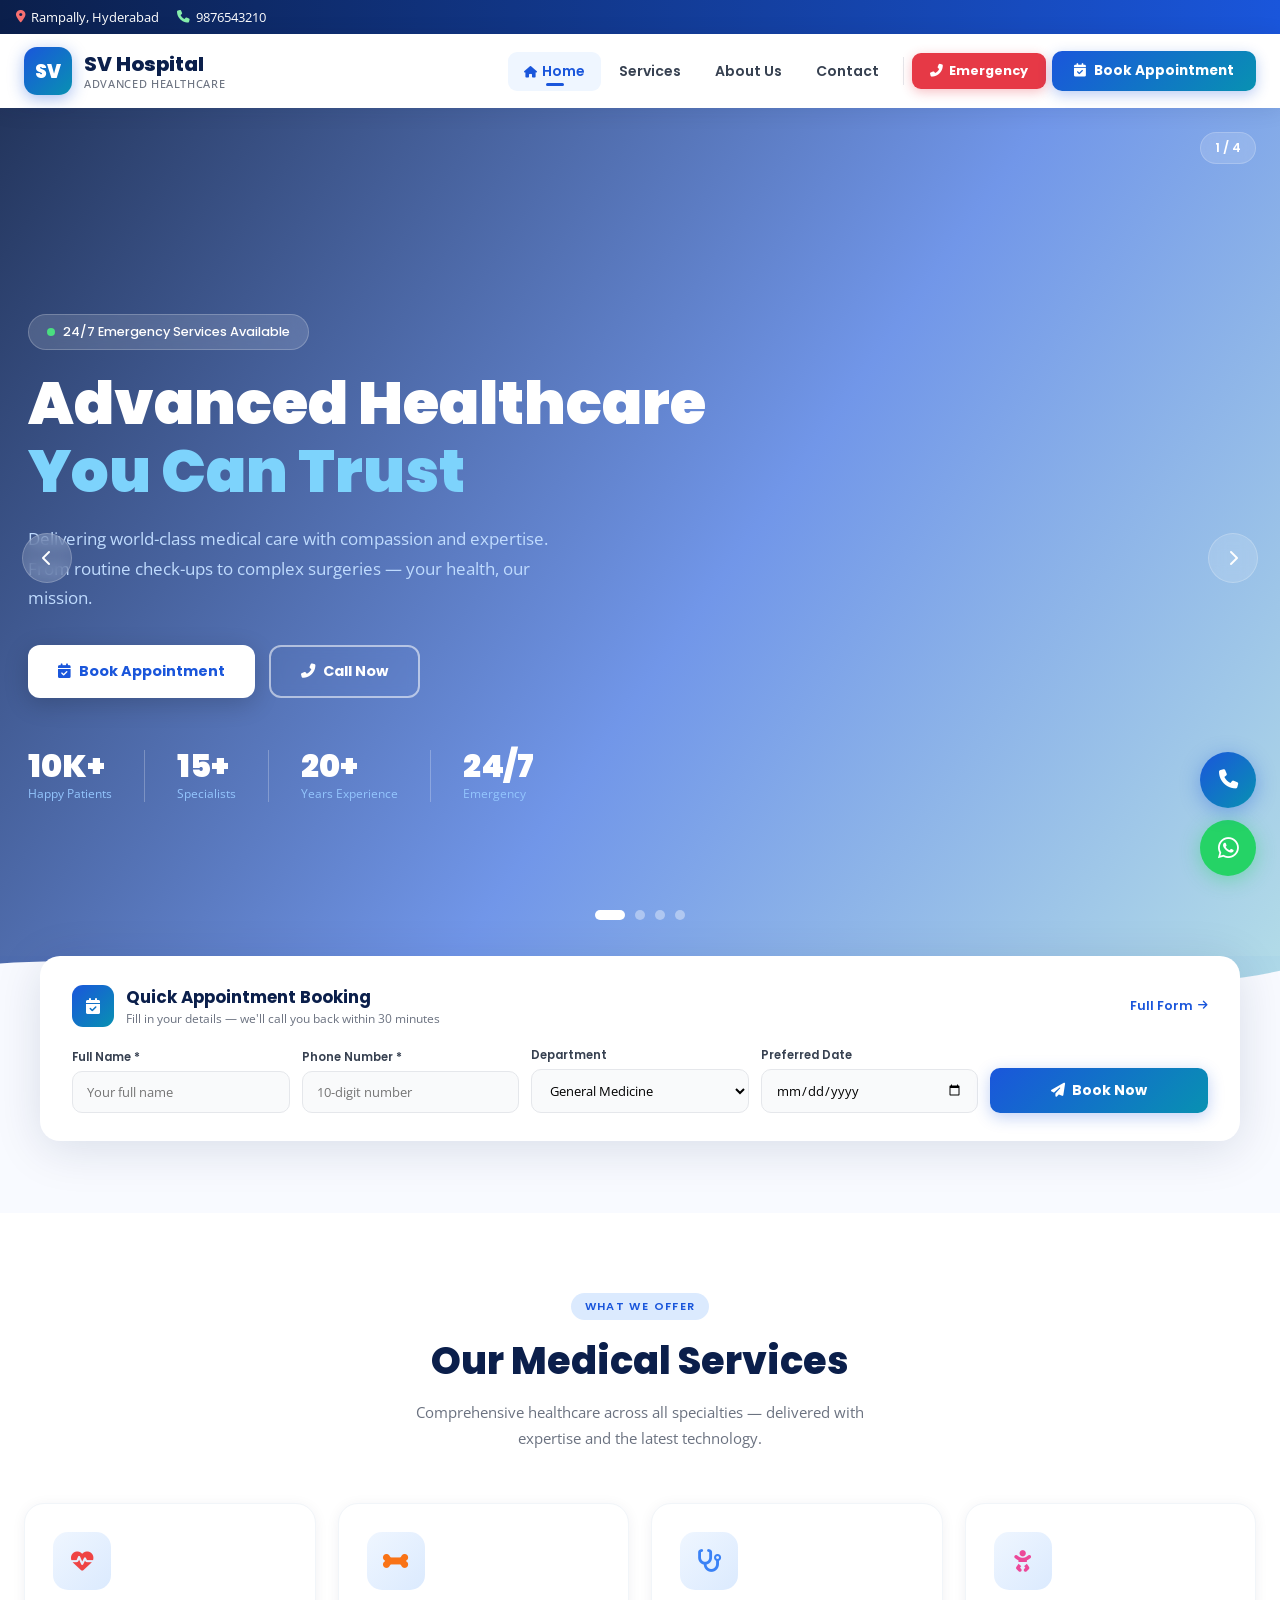
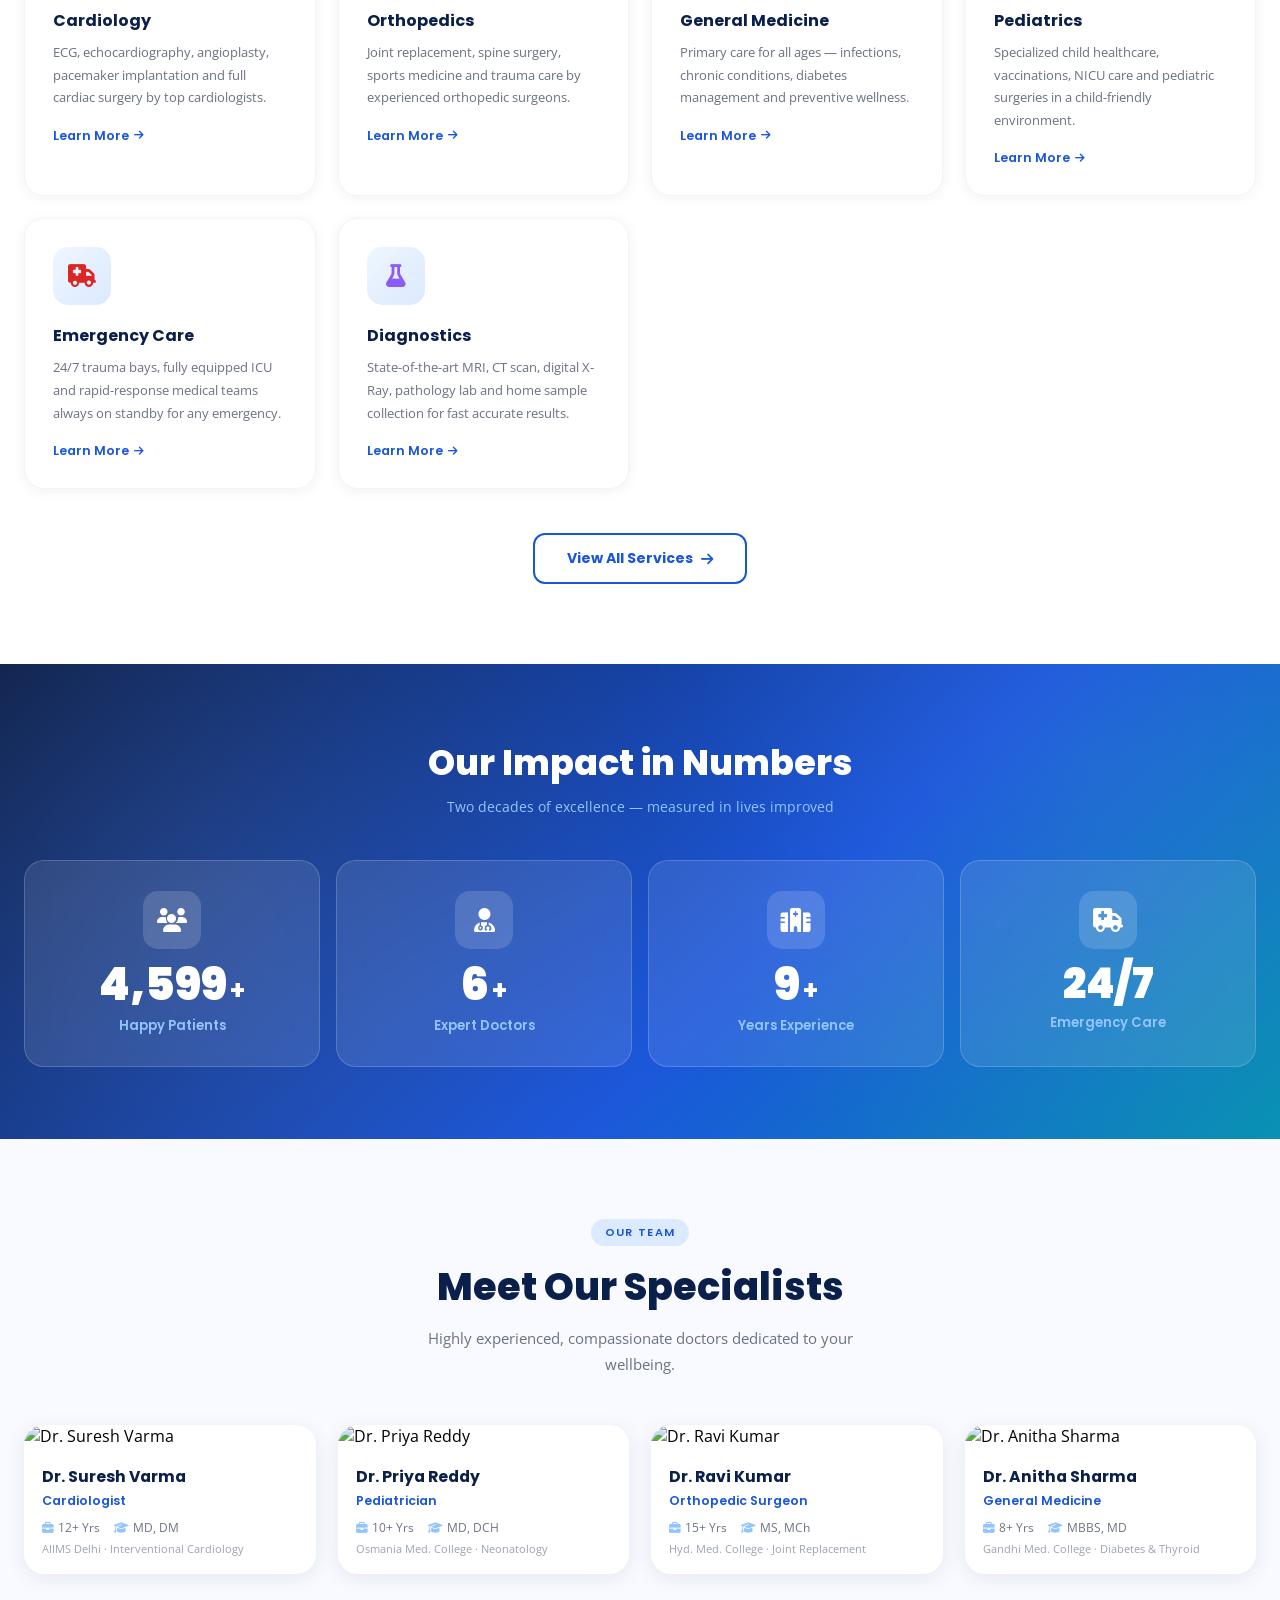
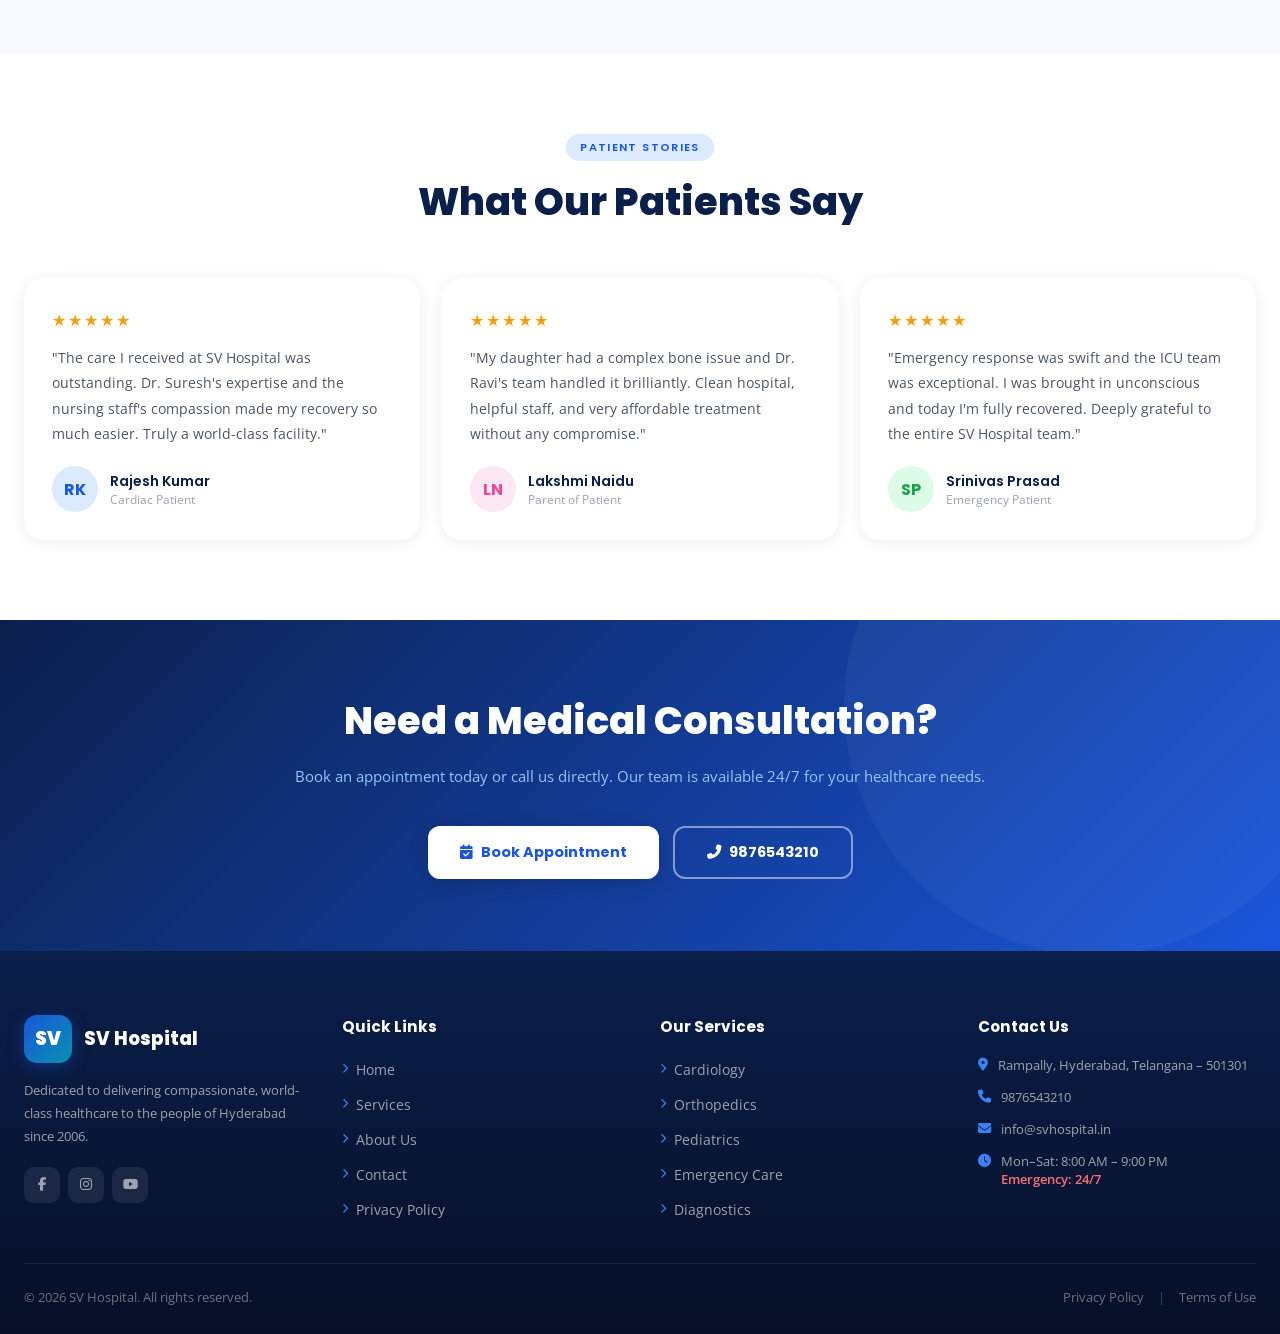
==== commit 6809ac84: "Update index.html" ====
--- a/index.html
+++ b/index.html
@@ -224,15 +224,6 @@
     <div style="display:flex;align-items:center;gap:18px;flex-wrap:wrap;">
       <span style="display:flex;align-items:center;gap:6px;"><i class="fas fa-map-marker-alt" style="color:#f87171;"></i>Rampally, Hyderabad</span>
       <span style="display:flex;align-items:center;gap:6px;"><i class="fas fa-phone" style="color:#86efac;"></i>9876543210</span>
-      <span style="display:flex;align-items:center;gap:6px;"><i class="fas fa-envelope" style="color:#93c5fd;"></i>info@svhospital.in</span>
-    </div>
-    <div style="display:flex;align-items:center;gap:12px;flex-wrap:wrap;">
-      <span style="display:flex;align-items:center;gap:5px;font-size:0.76rem;"><i class="fas fa-clock" style="color:#fde68a;"></i>Mon–Sat: 8AM–9PM</span>
-      <div style="display:flex;gap:8px;margin-left:4px;">
-        <a href="#" style="color:rgba(255,255,255,0.65);font-size:0.78rem;transition:color 0.2s;text-decoration:none;" onmouseover="this.style.color='#fff'" onmouseout="this.style.color='rgba(255,255,255,0.65)'"><i class="fab fa-facebook-f"></i></a>
-        <a href="#" style="color:rgba(255,255,255,0.65);font-size:0.78rem;transition:color 0.2s;text-decoration:none;" onmouseover="this.style.color='#fff'" onmouseout="this.style.color='rgba(255,255,255,0.65)'"><i class="fab fa-instagram"></i></a>
-        <a href="#" style="color:rgba(255,255,255,0.65);font-size:0.78rem;transition:color 0.2s;text-decoration:none;" onmouseover="this.style.color='#fff'" onmouseout="this.style.color='rgba(255,255,255,0.65)'"><i class="fab fa-youtube"></i></a>
-      </div>
     </div>
   </div>
 </div>
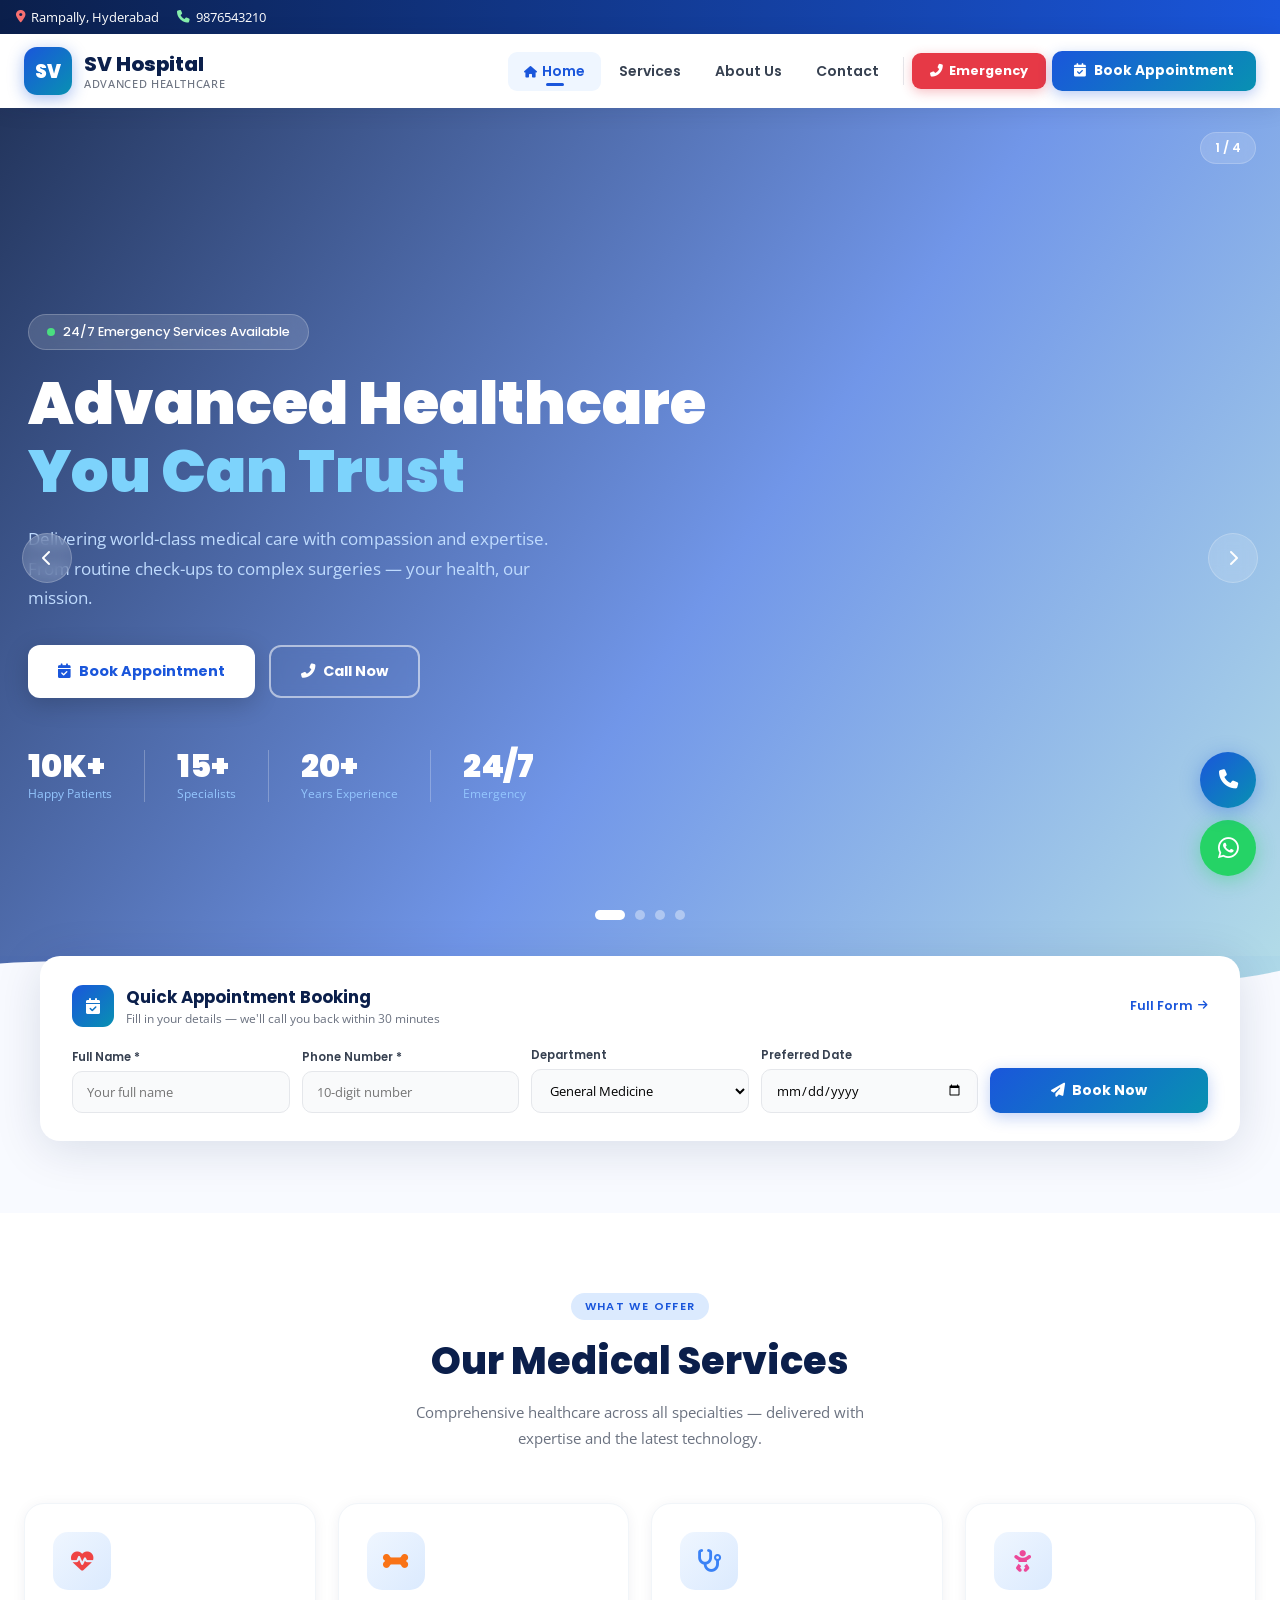
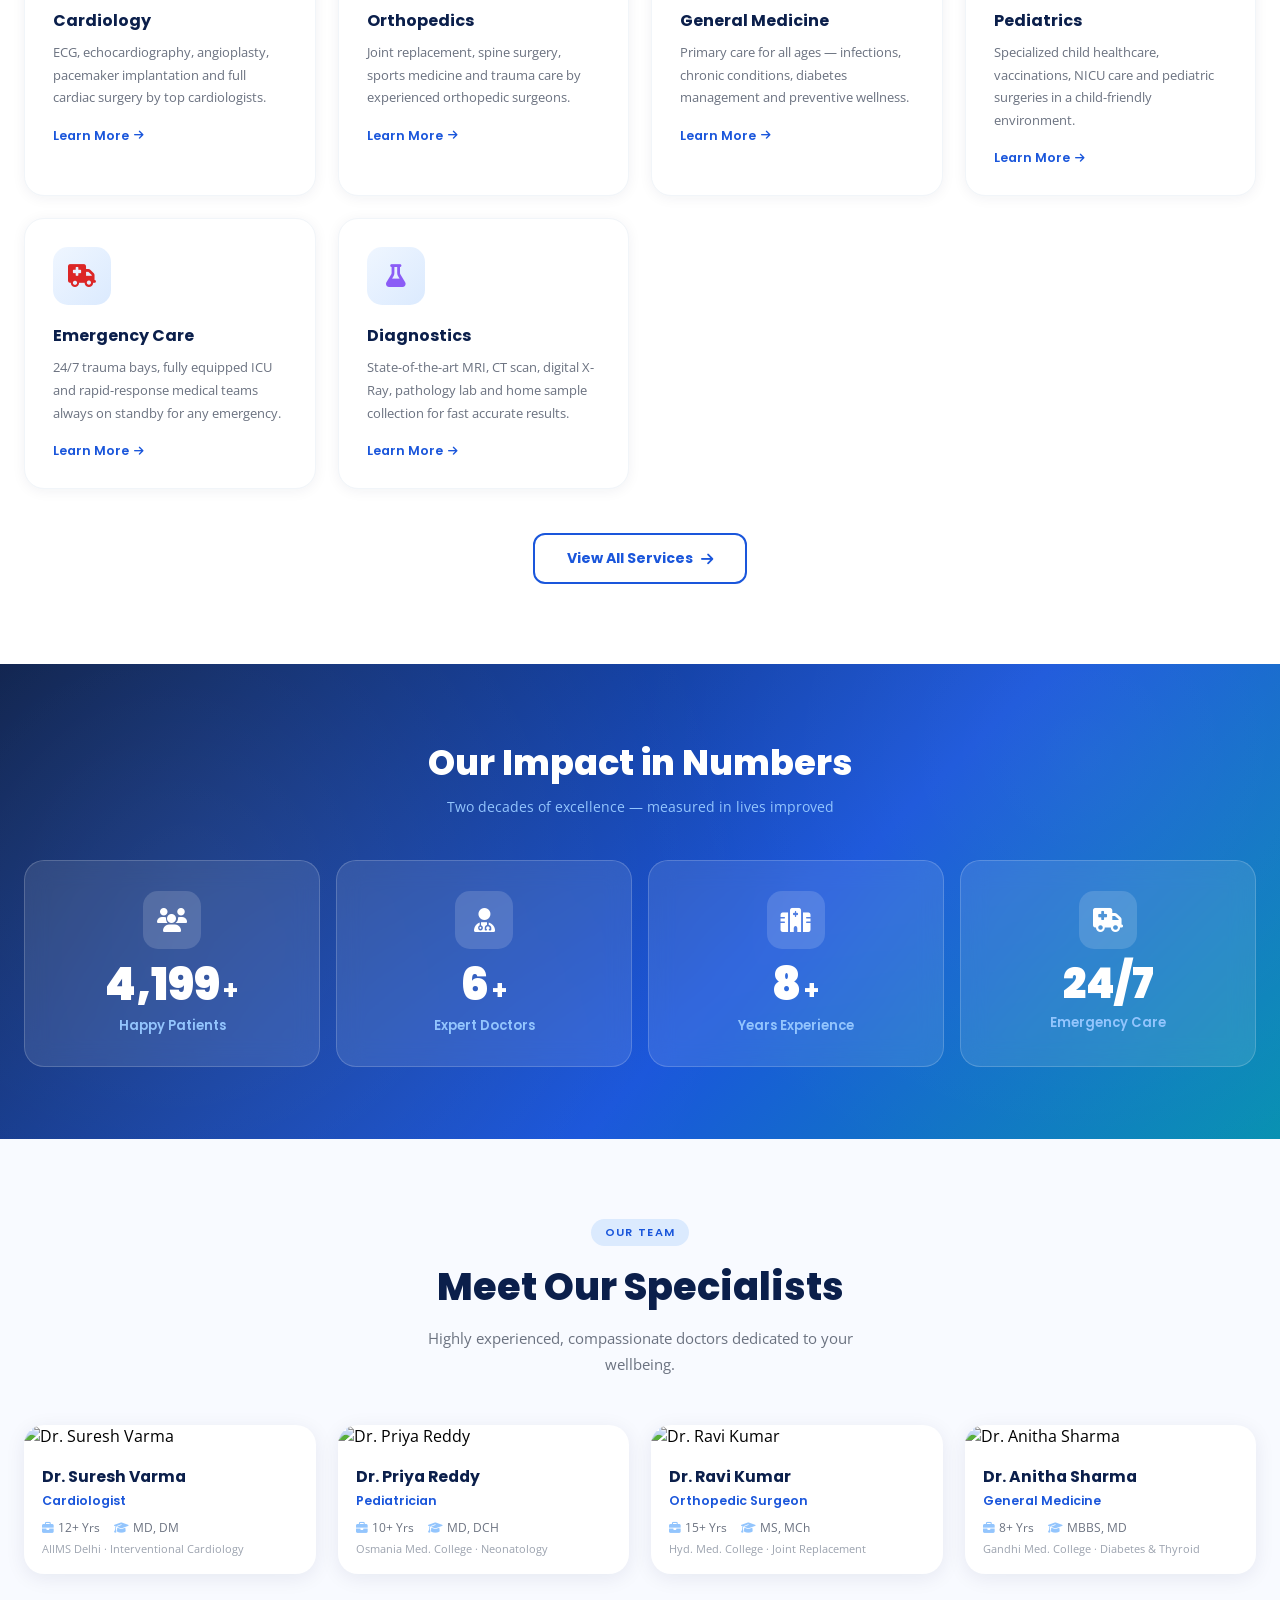
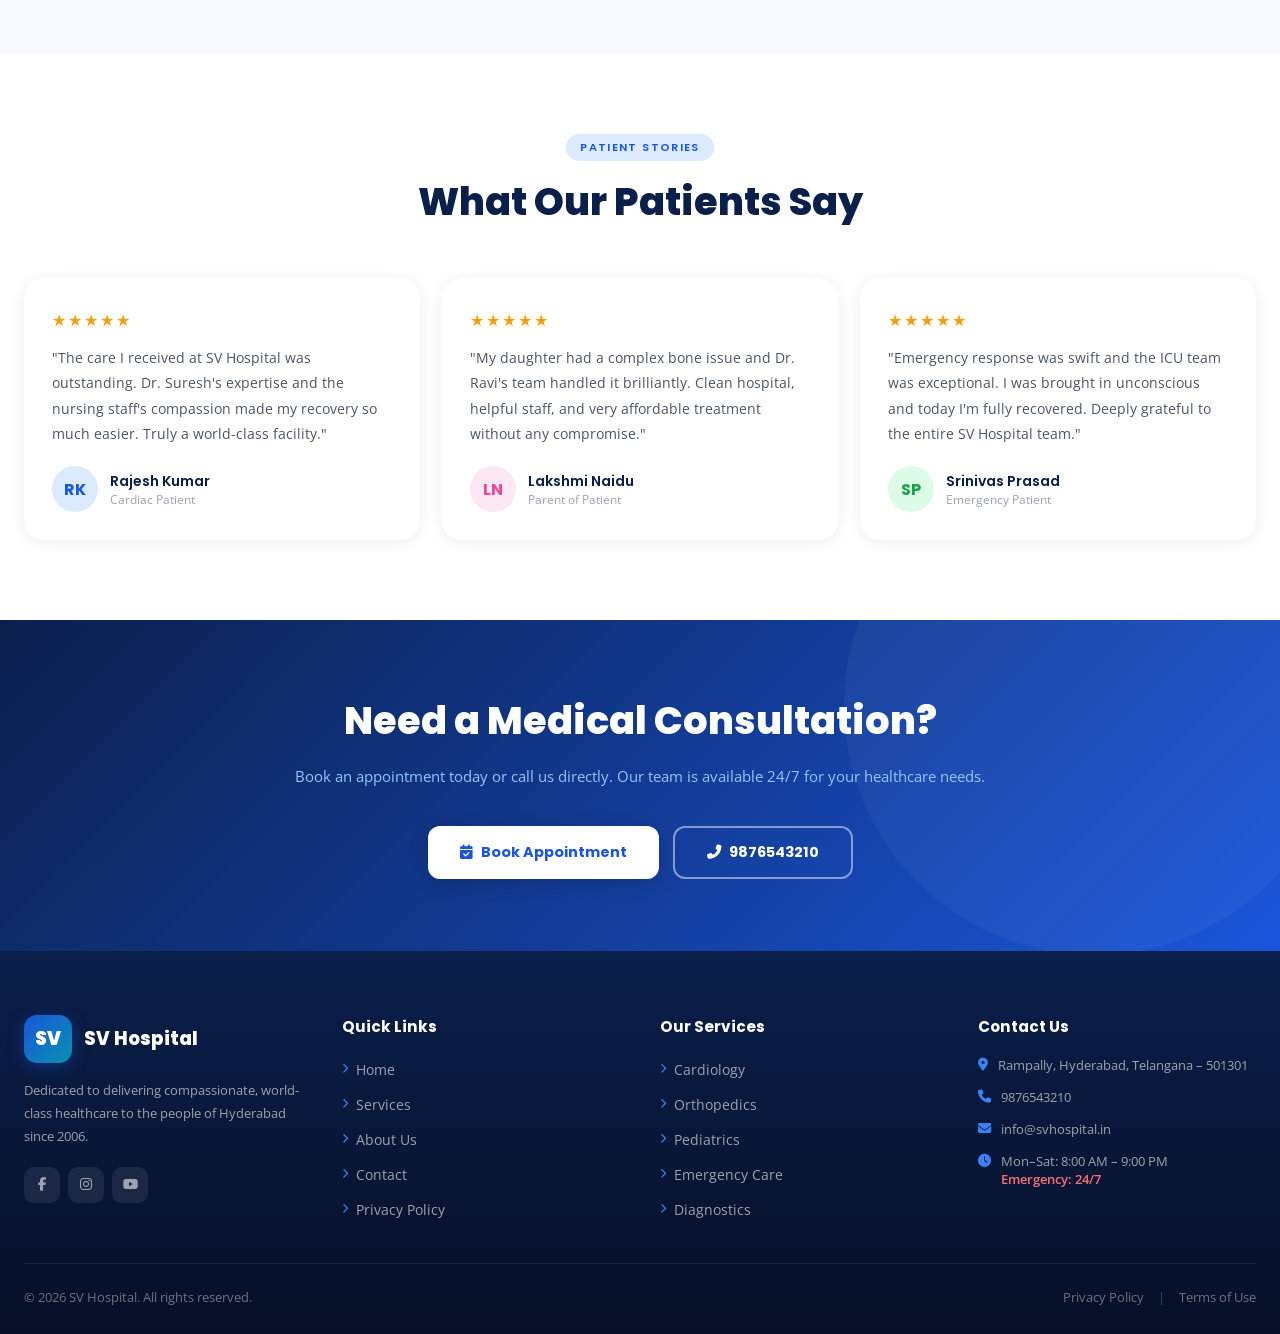
==== commit 1a0d3901: "Update index.html" ====
--- a/index.html
+++ b/index.html
@@ -23,6 +23,7 @@
     .topbar {
       background: linear-gradient(90deg, #0b1f4b 0%, #1a56db 100%);
       padding: 8px 16px; font-size: 0.79rem; color: #fff;
+      align-items:center;
     }
     .topbar-inner { max-width: 1280px; margin: 0 auto; display: flex; flex-wrap: wrap; justify-content: space-between; align-items: center; gap: 8px; }
 
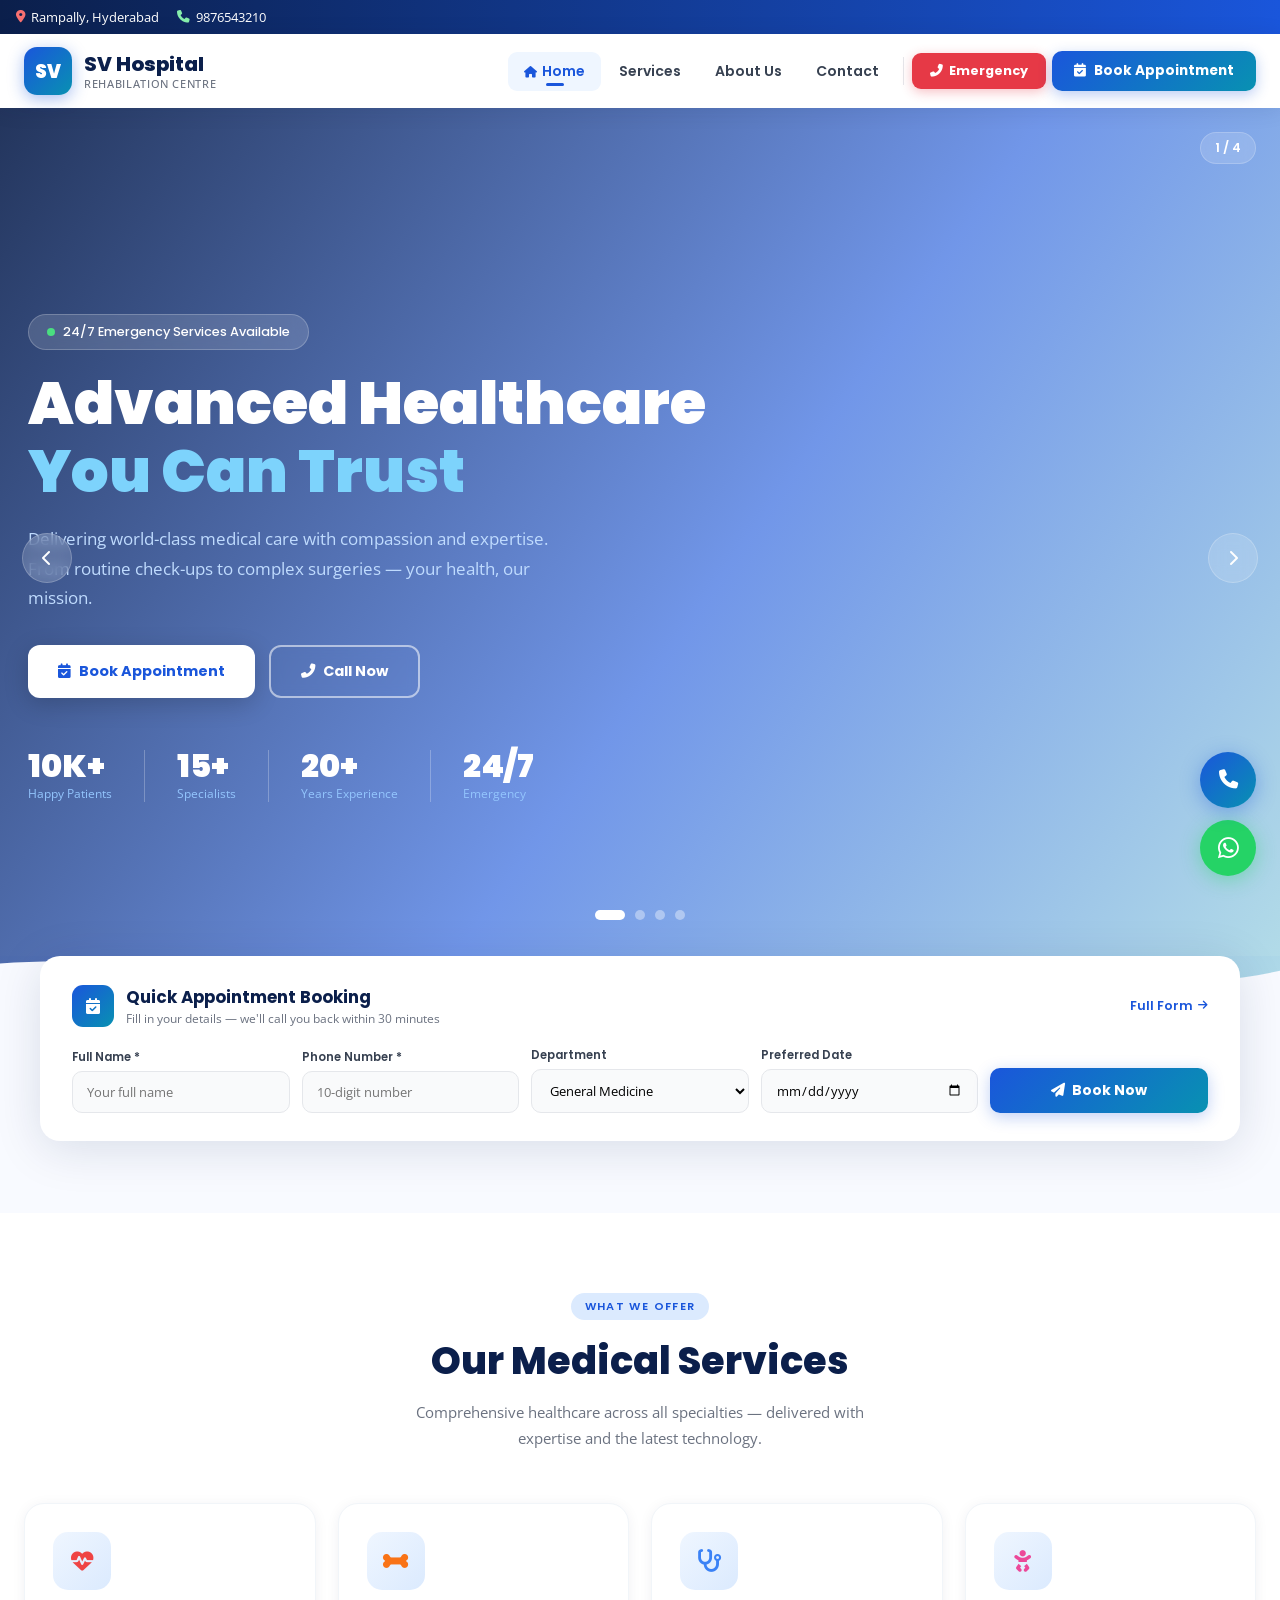
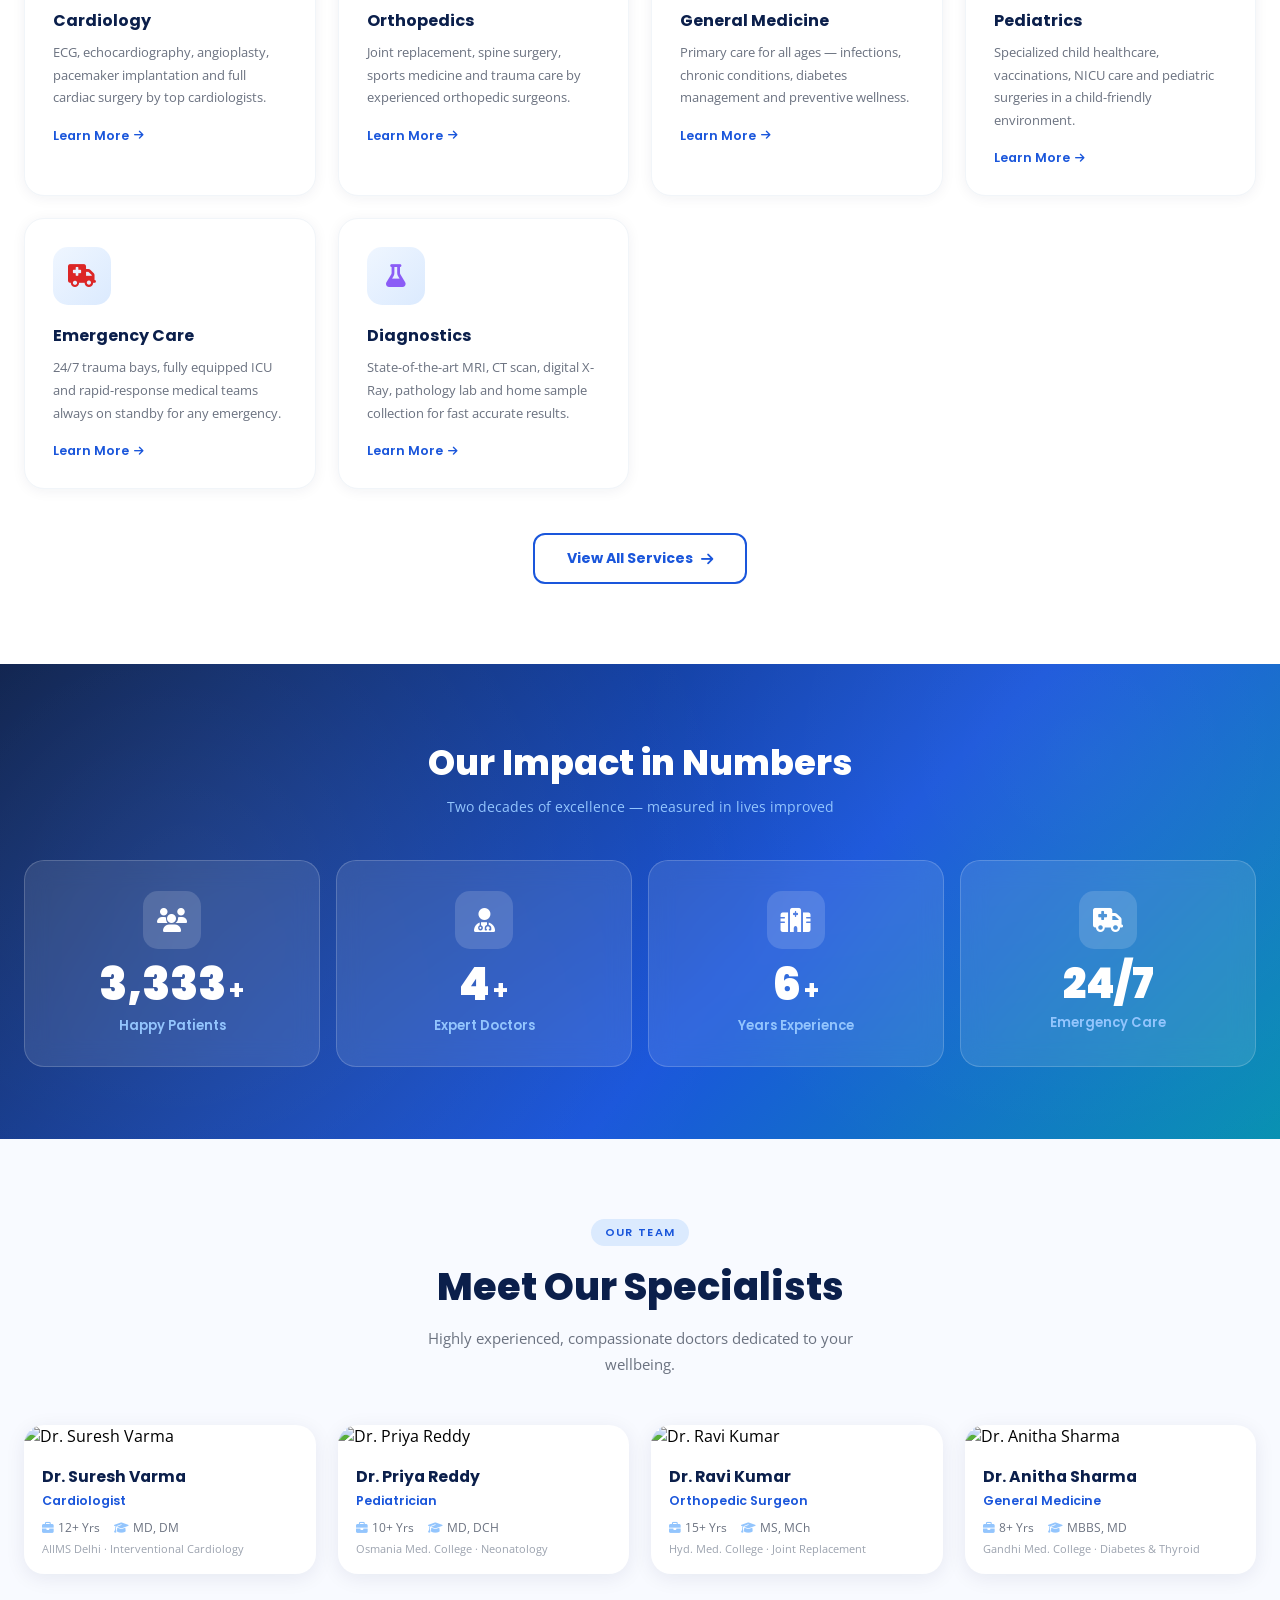
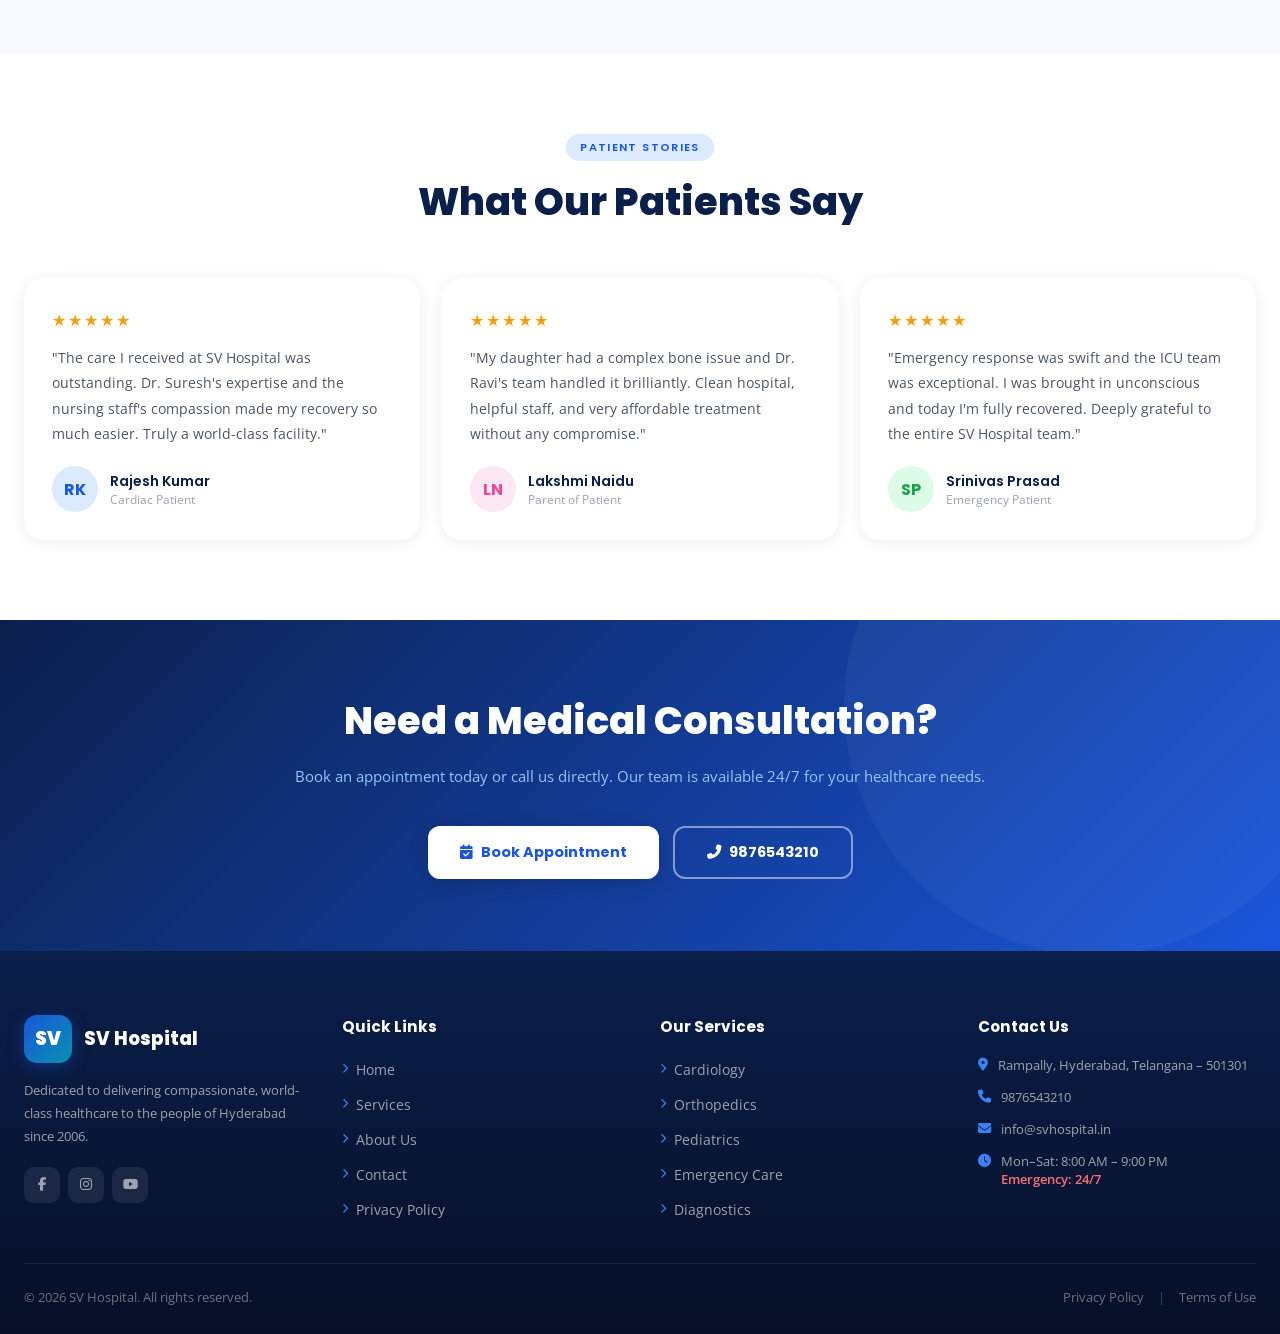
==== commit beee02be: "Update index.html" ====
--- a/index.html
+++ b/index.html
@@ -236,7 +236,7 @@
       <div class="logo-badge">SV</div>
       <div>
         <div class="logo-name">SV Hospital</div>
-        <div class="logo-sub">Advanced Healthcare</div>
+        <div class="logo-sub">Rehabilation Centre</div>
       </div>
     </a>
     <div class="nav-links-wrap">
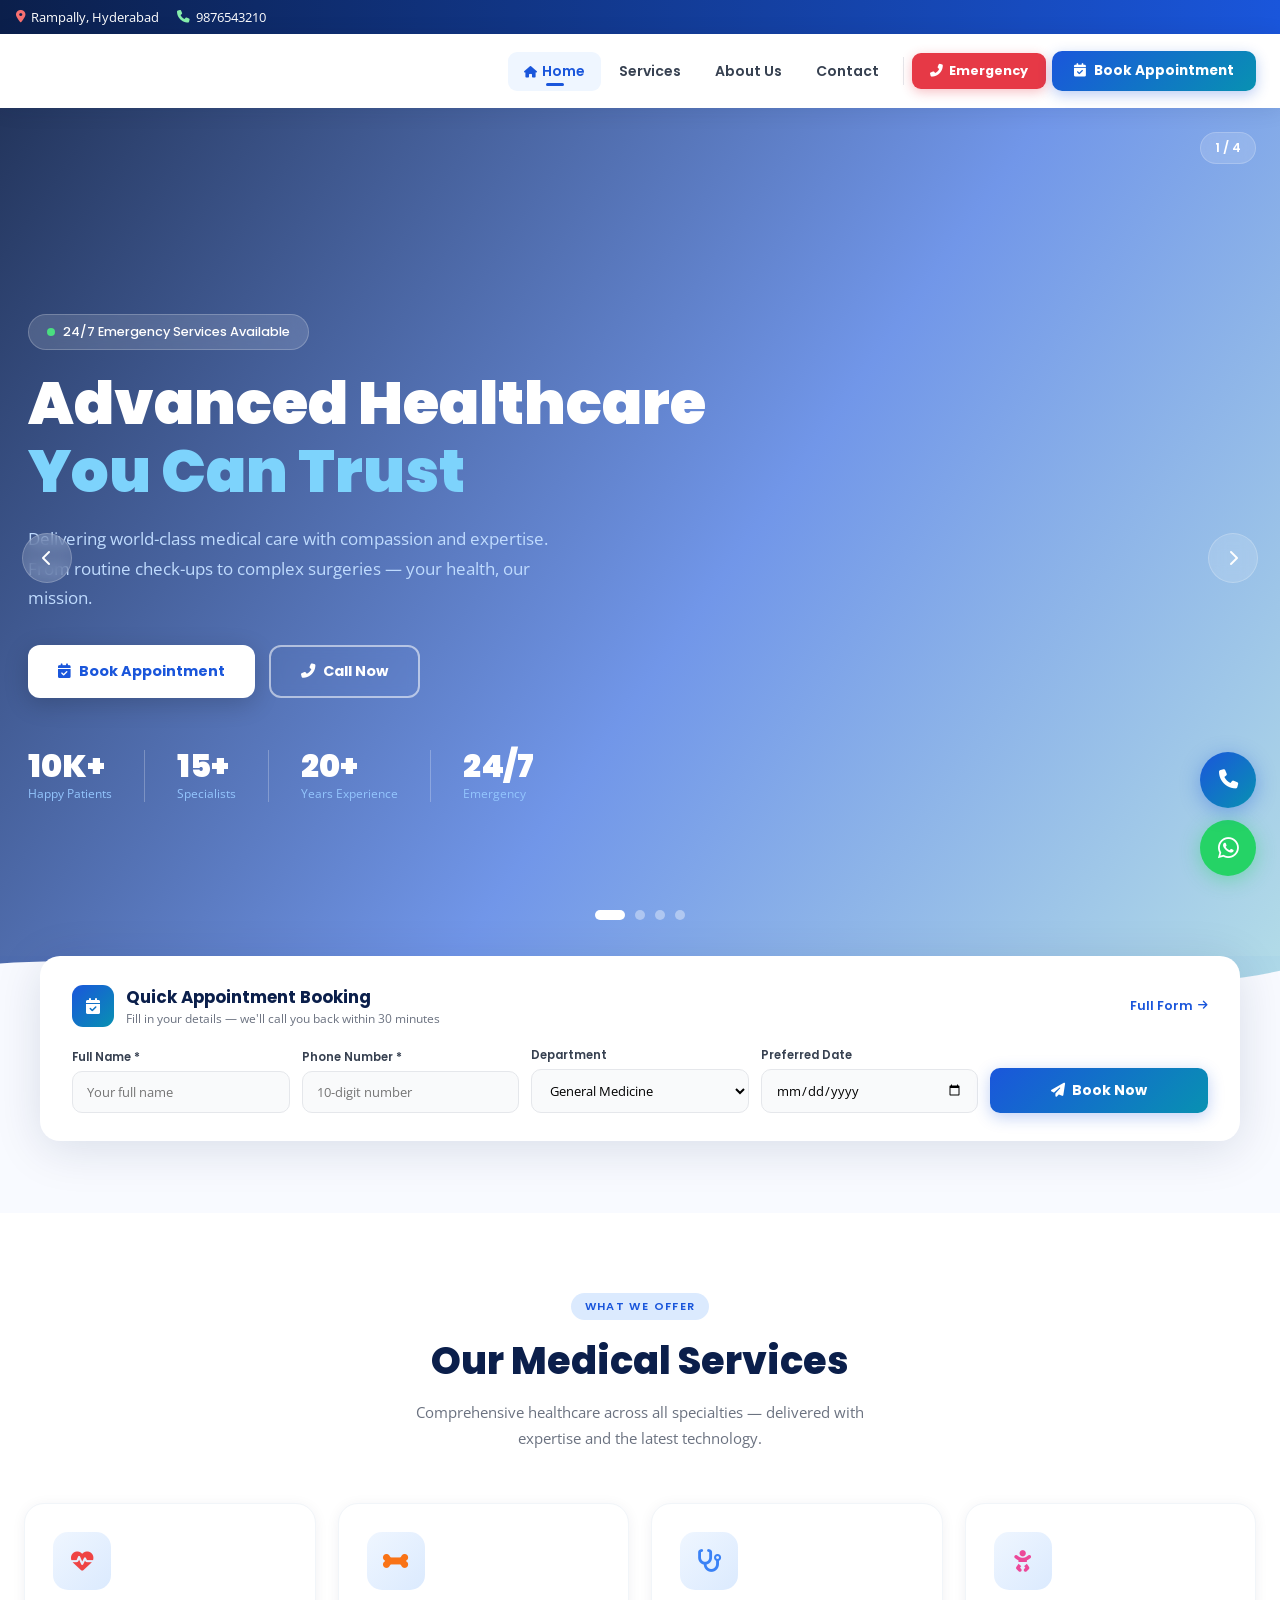
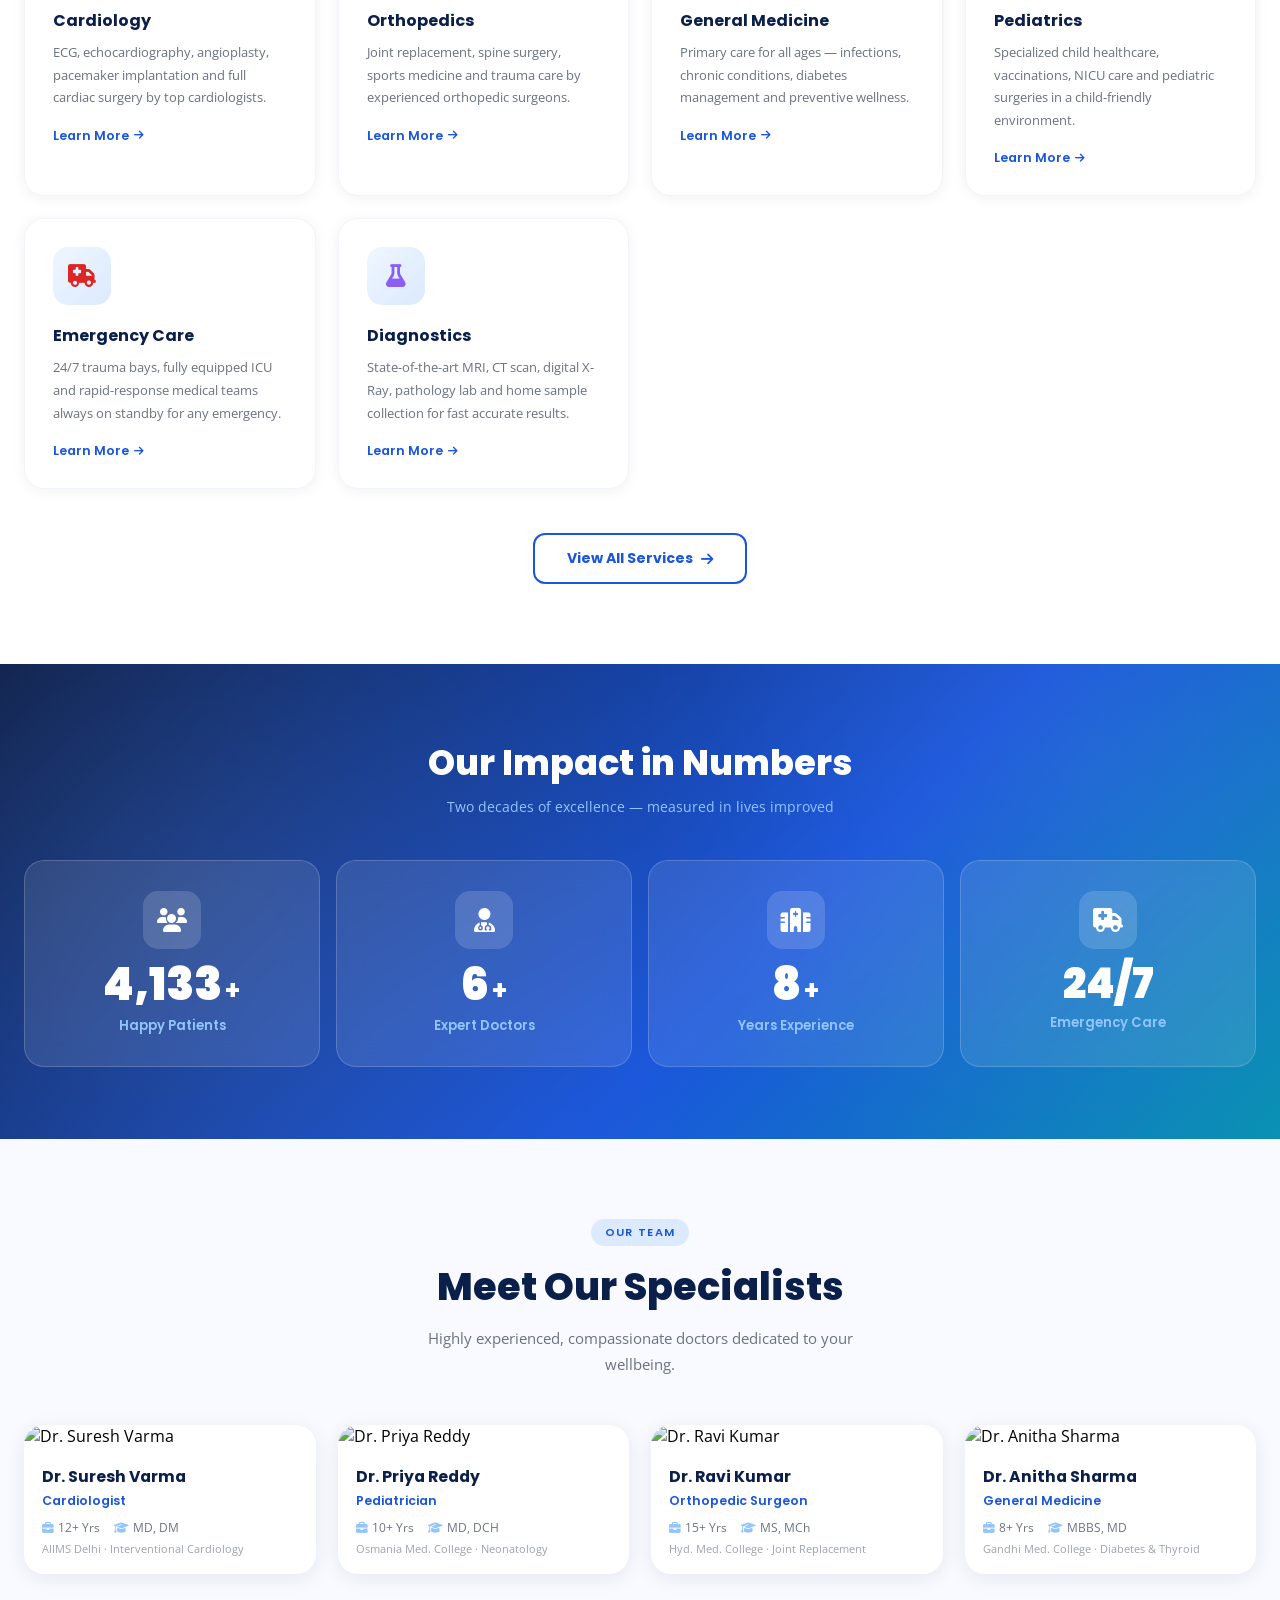
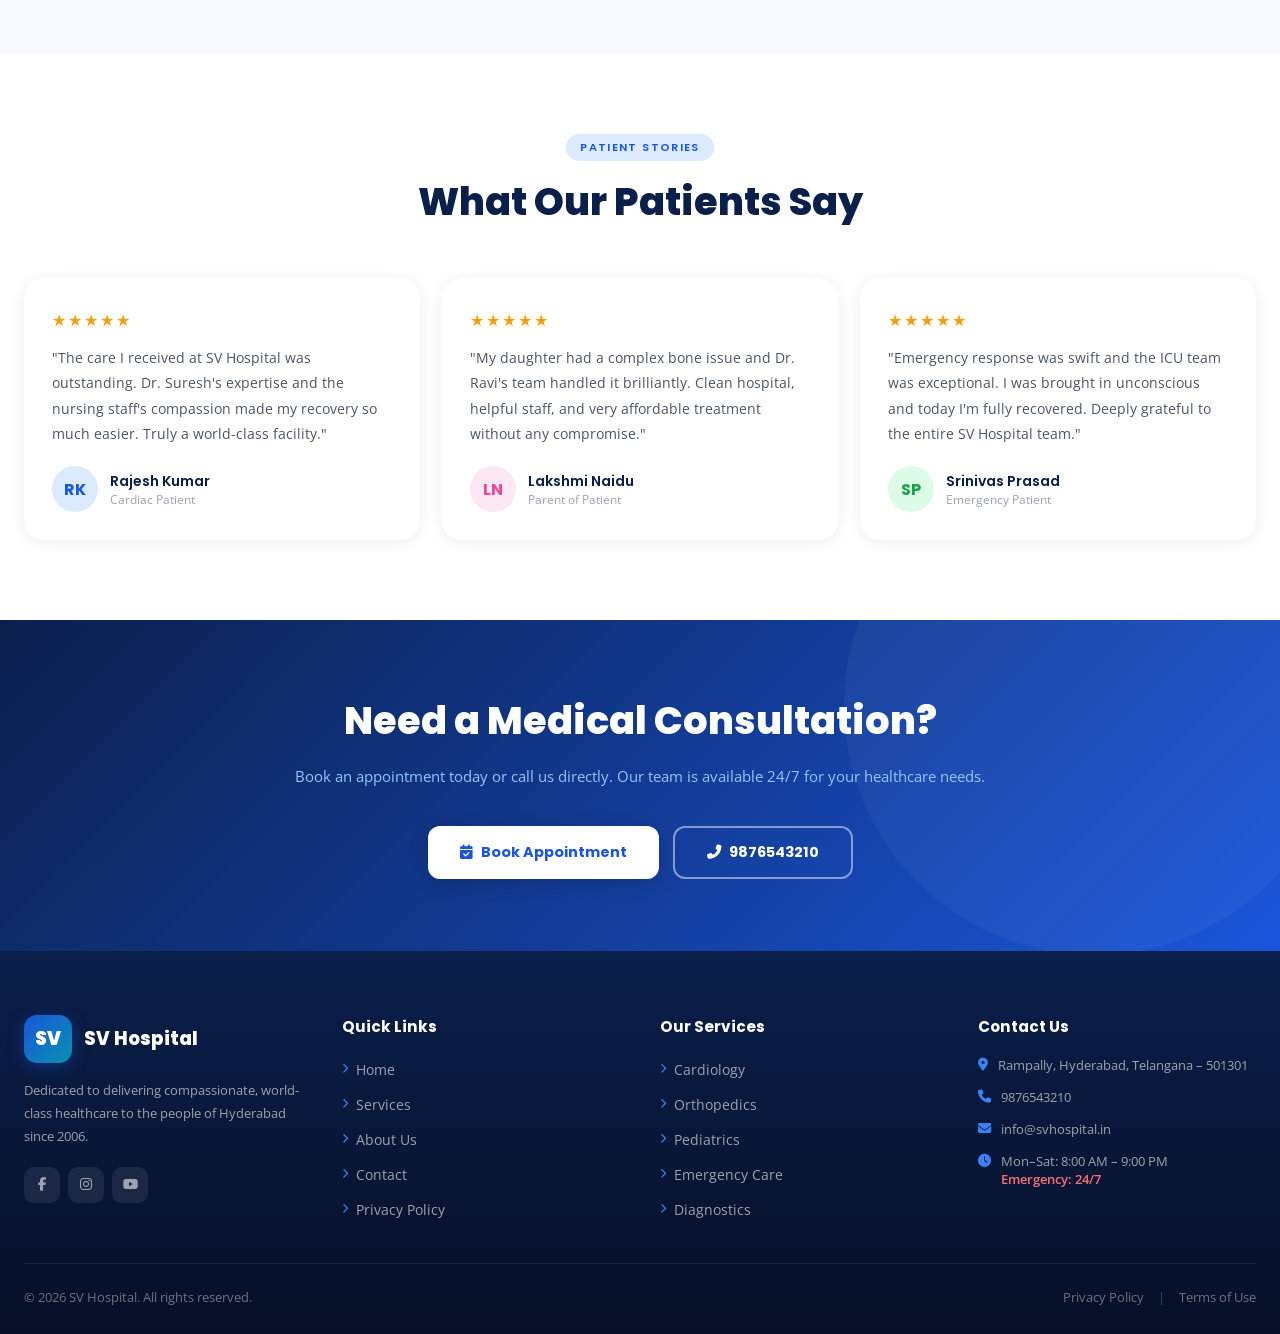
==== commit 0bb13dbe: "Update index.html" ====
--- a/index.html
+++ b/index.html
@@ -3,7 +3,7 @@
 <head>
   <meta charset="UTF-8" />
   <meta name="viewport" content="width=device-width, initial-scale=1.0"/>
-  <title>SV Hospital – Advanced Healthcare You Can Trust</title>
+  <title>Aaluri Hospital - With the Skill to Heal . Spirit to Care </title>
   <script src="https://cdn.tailwindcss.com"></script>
   <link href="https://fonts.googleapis.com/css2?family=Poppins:wght@300;400;500;600;700;800;900&family=Open+Sans:wght@400;500;600&display=swap" rel="stylesheet"/>
   <link rel="stylesheet" href="https://cdnjs.cloudflare.com/ajax/libs/font-awesome/6.5.0/css/all.min.css"/>
@@ -233,11 +233,9 @@
 <nav class="navbar" id="mainNav">
   <div class="nav-inner">
     <a href="index.html" class="logo-wrap">
-      <div class="logo-badge">SV</div>
-      <div>
-        <div class="logo-name">SV Hospital</div>
-        <div class="logo-sub">Rehabilation Centre</div>
-      </div>
+      <a href="index.html" class="logo-wrap">
+  <img src="https://github.com/ManoharAnumalla/claude/blob/main/Gemini_Generated_Image_30290q30290q3029-removebg-preview.png" alt="" style="height:48px; width:auto; border-radius:10px;" />
+</a>
     </a>
     <div class="nav-links-wrap">
       <a href="index.html" class="nav-item active"><i class="fas fa-home" style="font-size:0.72rem;margin-right:5px;"></i>Home</a>
